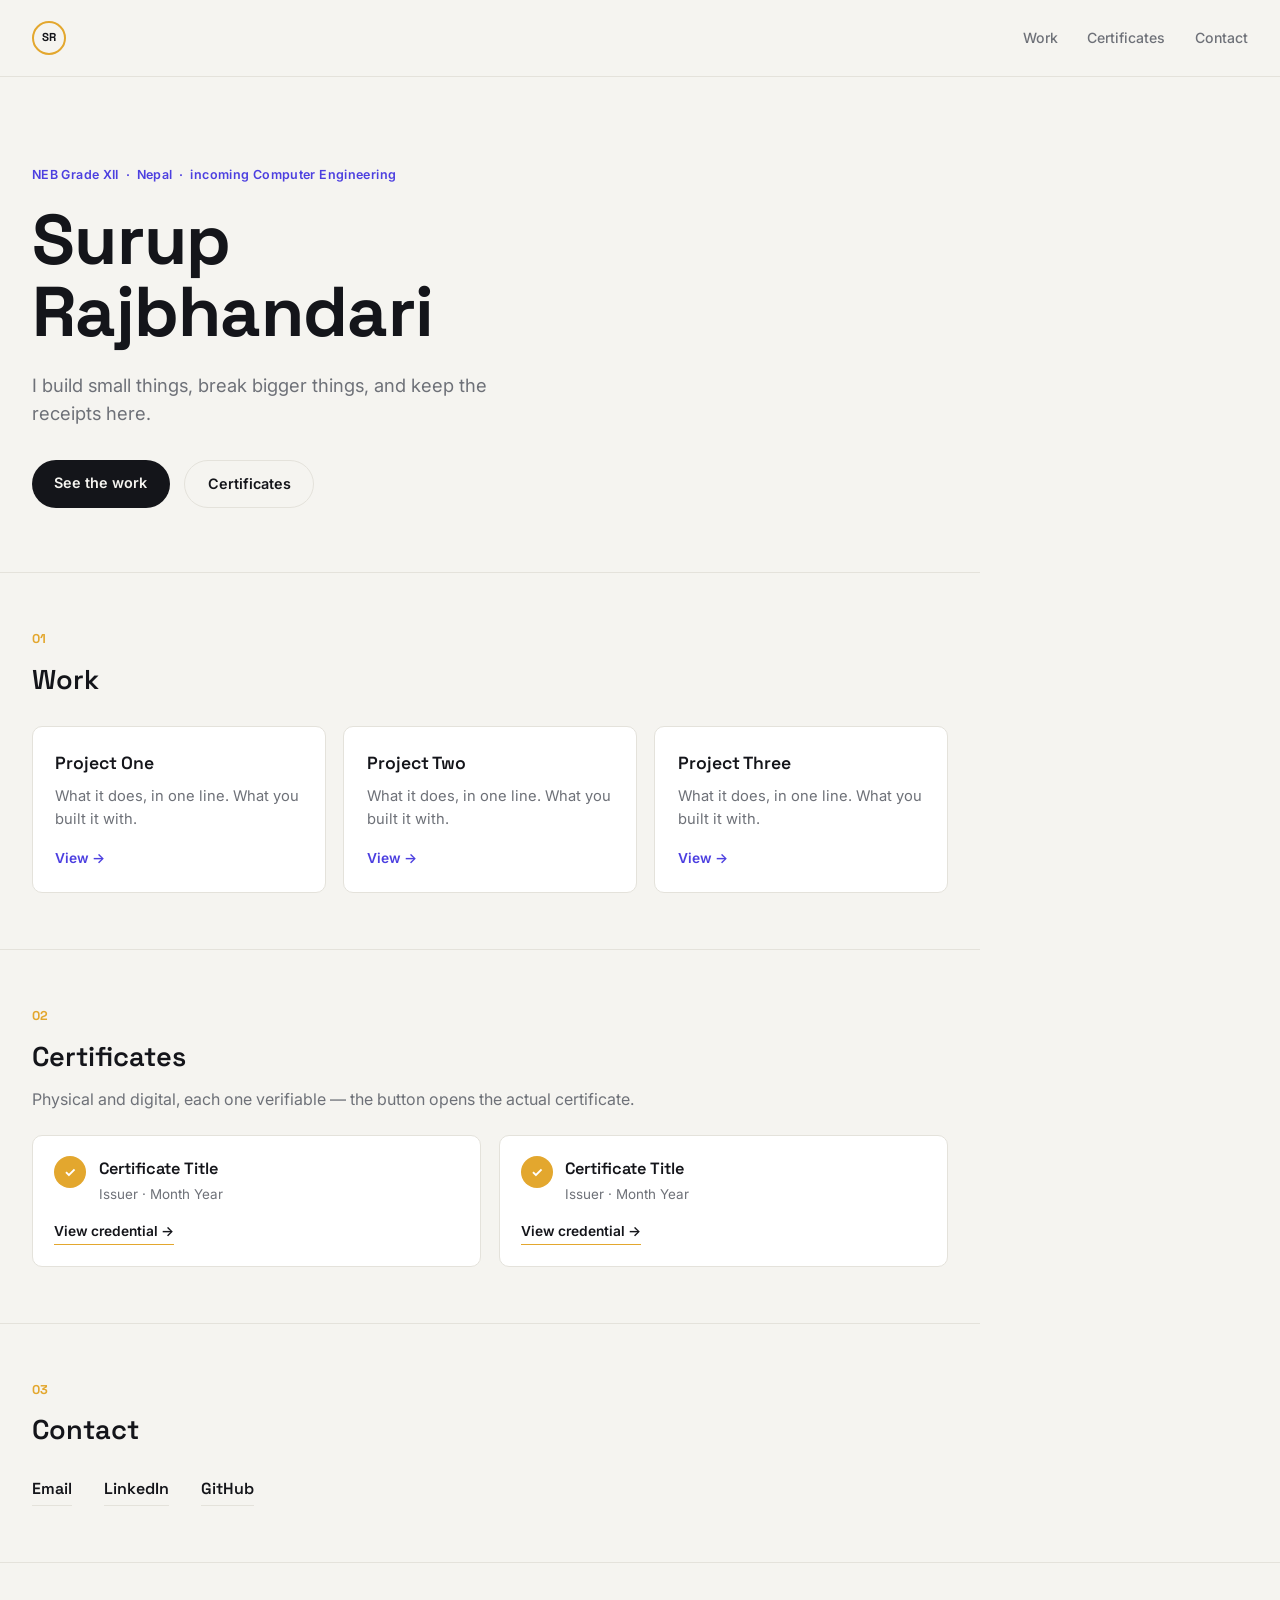
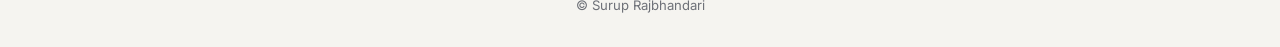
==== index.html @ 5a40e29f "Add files via upload" ====
<!DOCTYPE html>
<html lang="en">
<head>
<meta charset="UTF-8">
<meta name="viewport" content="width=device-width, initial-scale=1.0">
<title>Surup Rajbhandari</title>
<link rel="icon" href="assets/favicon.svg" type="image/svg+xml">
<link rel="preconnect" href="https://fonts.googleapis.com">
<link rel="preconnect" href="https://fonts.gstatic.com" crossorigin>
<link href="https://fonts.googleapis.com/css2?family=Space+Grotesk:wght@500;600;700&family=Inter:wght@400;500;600&display=swap" rel="stylesheet">
<link rel="stylesheet" href="style.css">
</head>
<body>

  <nav class="nav">
    <a href="#top" class="mark" aria-label="Home">
      <span class="mark-ring"></span>
      <span class="mark-text">SR</span>
    </a>
    <div class="nav-links">
      <a href="#work">Work</a>
      <a href="#certificates">Certificates</a>
      <a href="#contact">Contact</a>
    </div>
  </nav>

  <header id="top" class="hero">
    <p class="eyebrow">NEB Grade XII &nbsp;&middot;&nbsp; Nepal &nbsp;&middot;&nbsp; incoming Computer Engineering</p>
    <h1>Surup<br>Rajbhandari</h1>
    <p class="hero-line">I build small things, break bigger things, and keep the receipts here.</p>
    <div class="hero-actions">
      <a href="#work" class="btn btn-primary">See the work</a>
      <a href="#certificates" class="btn btn-ghost">Certificates</a>
    </div>
  </header>

  <section id="work" class="section">
    <p class="section-num">01</p>
    <h2>Work</h2>
    <div class="grid">
      <article class="card">
        <h3>Project One</h3>
        <p>What it does, in one line. What you built it with.</p>
        <a class="card-link" href="#">View &rarr;</a>
      </article>
      <article class="card">
        <h3>Project Two</h3>
        <p>What it does, in one line. What you built it with.</p>
        <a class="card-link" href="#">View &rarr;</a>
      </article>
      <article class="card">
        <h3>Project Three</h3>
        <p>What it does, in one line. What you built it with.</p>
        <a class="card-link" href="#">View &rarr;</a>
      </article>
    </div>
  </section>

  <section id="certificates" class="section">
    <p class="section-num">02</p>
    <h2>Certificates</h2>
    <p class="section-sub">Physical and digital, each one verifiable — the button opens the actual certificate.</p>
    <div class="grid">
      <article class="cert-card">
        <div class="cert-top">
          <span class="seal">&#10003;</span>
          <div>
            <h3>Certificate Title</h3>
            <p class="cert-meta">Issuer &middot; Month Year</p>
          </div>
        </div>
        <a class="cert-btn" href="certs/example-certificate.html">View credential &rarr;</a>
      </article>
      <article class="cert-card">
        <div class="cert-top">
          <span class="seal">&#10003;</span>
          <div>
            <h3>Certificate Title</h3>
            <p class="cert-meta">Issuer &middot; Month Year</p>
          </div>
        </div>
        <a class="cert-btn" href="certs/example-certificate.html">View credential &rarr;</a>
      </article>
    </div>
  </section>

  <section id="contact" class="section">
    <p class="section-num">03</p>
    <h2>Contact</h2>
    <div class="contact-links">
      <a href="mailto:you@example.com">Email</a>
      <a href="https://linkedin.com/in/your-profile" target="_blank">LinkedIn</a>
      <a href="https://github.com/your-username" target="_blank">GitHub</a>
    </div>
  </section>

  <footer class="footer">
    <p>&copy; <span id="year"></span> Surup Rajbhandari</p>
  </footer>

  <script src="script.js"></script>
</body>
</html>
---- style.css ----
:root {
  --paper: #F5F4F0;
  --ink: #14151A;
  --muted: #6E7178;
  --line: #E4E2DB;
  --violet: #4C3FE0;
  --gold: #E3A72E;
  --display: "Space Grotesk", "Helvetica Neue", sans-serif;
  --body: "Inter", "Helvetica Neue", Arial, sans-serif;
}

* { box-sizing: border-box; margin: 0; padding: 0; }

html { scroll-behavior: smooth; }

body {
  background: var(--paper);
  color: var(--ink);
  font-family: var(--body);
  line-height: 1.55;
}

a { color: inherit; text-decoration: none; }
a:focus-visible, button:focus-visible { outline: 2px solid var(--violet); outline-offset: 3px; }

/* Nav */
.nav {
  display: flex;
  justify-content: space-between;
  align-items: center;
  padding: 1.3rem 2rem;
  position: sticky;
  top: 0;
  background: rgba(245, 244, 240, 0.85);
  backdrop-filter: blur(6px);
  border-bottom: 1px solid var(--line);
  z-index: 10;
}

.mark {
  display: flex;
  align-items: center;
  gap: 0;
  position: relative;
}

.mark-ring {
  width: 34px;
  height: 34px;
  border-radius: 50%;
  border: 2px solid var(--gold);
  position: relative;
}

.mark-text {
  font-family: var(--display);
  font-weight: 700;
  font-size: 0.72rem;
  letter-spacing: 0.02em;
  color: var(--ink);
  position: absolute;
  left: 50%;
  top: 50%;
  transform: translate(-50%, -50%);
}

.nav-links a {
  margin-left: 1.6rem;
  font-size: 0.88rem;
  color: var(--muted);
  font-weight: 500;
}

.nav-links a:hover { color: var(--ink); }

/* Hero */
.hero {
  padding: 5.5rem 2rem 4rem;
  max-width: 760px;
}

.eyebrow {
  font-size: 0.78rem;
  color: var(--violet);
  font-weight: 600;
  letter-spacing: 0.03em;
  margin-bottom: 1.3rem;
}

.hero h1 {
  font-family: var(--display);
  font-weight: 700;
  font-size: clamp(2.6rem, 8vw, 4.4rem);
  line-height: 1.02;
  letter-spacing: -0.01em;
  margin-bottom: 1.4rem;
}

.hero-line {
  font-size: 1.15rem;
  color: var(--muted);
  max-width: 42ch;
  margin-bottom: 2rem;
}

.hero-actions { display: flex; gap: 0.9rem; flex-wrap: wrap; }

.btn {
  padding: 0.75rem 1.4rem;
  border-radius: 999px;
  font-size: 0.9rem;
  font-weight: 600;
  transition: transform 0.15s ease, opacity 0.15s ease;
}

.btn-primary { background: var(--ink); color: var(--paper); }
.btn-ghost { border: 1.5px solid var(--line); }

.btn:hover { transform: translateY(-1px); opacity: 0.92; }

/* Sections */
.section {
  padding: 3.5rem 2rem;
  max-width: 980px;
  border-top: 1px solid var(--line);
}

.section-num {
  font-family: var(--display);
  font-size: 0.8rem;
  color: var(--gold);
  font-weight: 700;
  margin-bottom: 0.6rem;
}

.section h2 {
  font-family: var(--display);
  font-weight: 600;
  font-size: 1.7rem;
  margin-bottom: 1.6rem;
}

.section-sub {
  color: var(--muted);
  margin-bottom: 1.4rem;
  margin-top: -1rem;
}

.grid {
  display: grid;
  grid-template-columns: repeat(auto-fit, minmax(230px, 1fr));
  gap: 1.1rem;
}

/* Project cards */
.card {
  border: 1px solid var(--line);
  padding: 1.4rem;
  border-radius: 10px;
  background: #fff;
  transition: border-color 0.2s ease, transform 0.15s ease;
}

.card:hover { border-color: var(--violet); transform: translateY(-2px); }

.card h3 {
  font-family: var(--display);
  font-weight: 600;
  font-size: 1.1rem;
  margin-bottom: 0.5rem;
}

.card p {
  color: var(--muted);
  font-size: 0.92rem;
  margin-bottom: 0.9rem;
}

.card-link {
  font-size: 0.86rem;
  color: var(--violet);
  font-weight: 600;
}

/* Certificate cards */
.cert-card {
  border: 1px solid var(--line);
  border-radius: 10px;
  padding: 1.3rem;
  background: #fff;
  display: flex;
  flex-direction: column;
  gap: 1rem;
}

.cert-top {
  display: flex;
  align-items: flex-start;
  gap: 0.8rem;
}

.seal {
  flex-shrink: 0;
  width: 32px;
  height: 32px;
  border-radius: 50%;
  background: var(--gold);
  color: #fff;
  display: flex;
  align-items: center;
  justify-content: center;
  font-size: 0.85rem;
  font-weight: 700;
}

.cert-top h3 {
  font-family: var(--display);
  font-weight: 600;
  font-size: 1.02rem;
}

.cert-meta {
  color: var(--muted);
  font-size: 0.84rem;
  margin-top: 0.15rem;
}

.cert-btn {
  align-self: flex-start;
  font-size: 0.86rem;
  font-weight: 600;
  color: var(--ink);
  border-bottom: 1.5px solid var(--gold);
  padding-bottom: 2px;
}

.cert-btn:hover { color: var(--violet); border-color: var(--violet); }

/* Contact */
.contact-links {
  display: flex;
  gap: 2rem;
  flex-wrap: wrap;
}

.contact-links a {
  font-family: var(--display);
  font-weight: 600;
  font-size: 1rem;
  border-bottom: 1.5px solid var(--line);
  padding-bottom: 3px;
}

.contact-links a:hover { border-color: var(--violet); color: var(--violet); }

/* Footer */
.footer {
  padding: 2rem;
  text-align: center;
  color: var(--muted);
  font-size: 0.82rem;
  border-top: 1px solid var(--line);
}

@media (prefers-reduced-motion: reduce) {
  * { transition: none !important; }
  html { scroll-behavior: auto; }
}
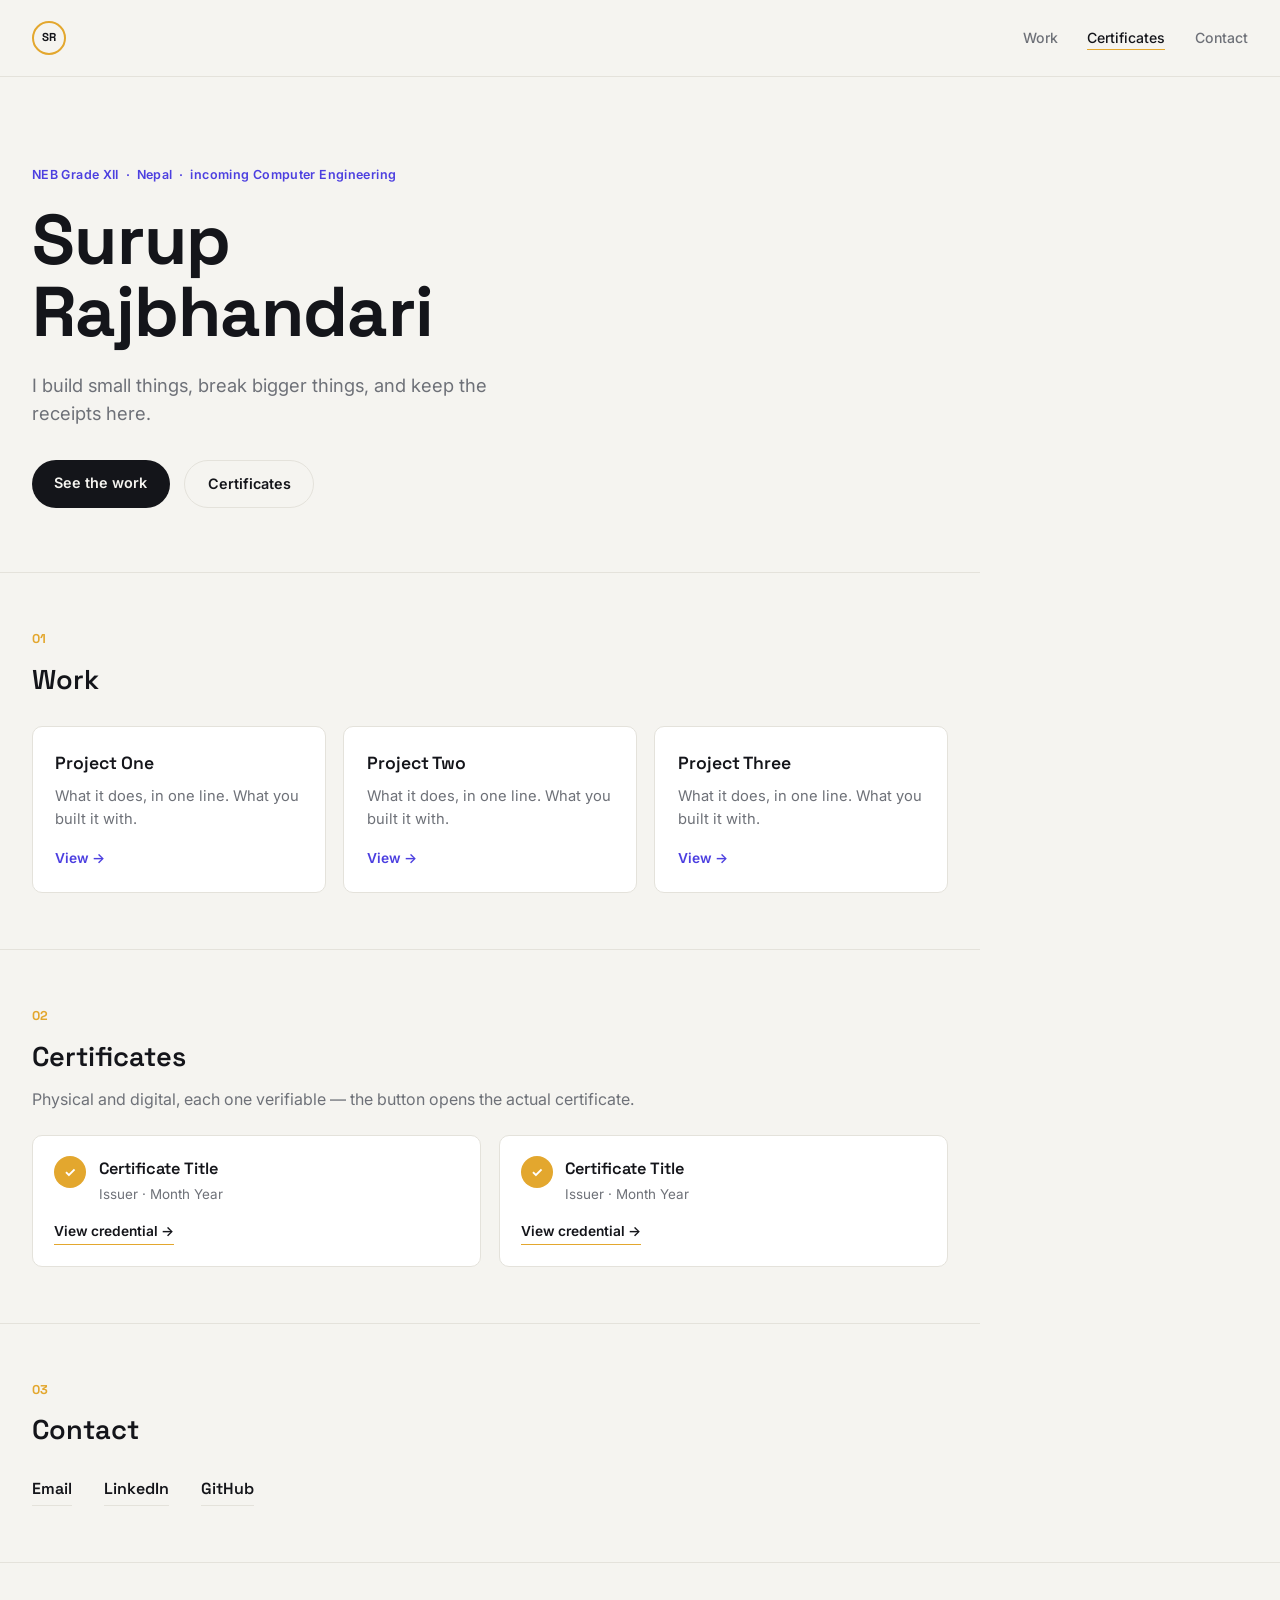
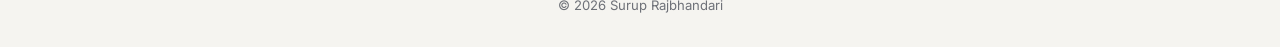
==== commit bcdcd728: "Add files via upload" ====
--- a/index.html
+++ b/index.html
@@ -4,6 +4,11 @@
 <meta charset="UTF-8">
 <meta name="viewport" content="width=device-width, initial-scale=1.0">
 <title>Surup Rajbhandari</title>
+<meta name="description" content="Surup Rajbhandari — NEB Grade XII student from Nepal, incoming Computer Engineering. Projects and verifiable certificates.">
+<meta name="theme-color" content="#F5F4F0">
+<meta property="og:title" content="Surup Rajbhandari">
+<meta property="og:description" content="Projects and verifiable certificates.">
+<meta property="og:type" content="website">
 <link rel="icon" href="assets/favicon.svg" type="image/svg+xml">
 <link rel="preconnect" href="https://fonts.googleapis.com">
 <link rel="preconnect" href="https://fonts.gstatic.com" crossorigin>
@@ -17,7 +22,10 @@
       <span class="mark-ring"></span>
       <span class="mark-text">SR</span>
     </a>
-    <div class="nav-links">
+    <button class="nav-toggle" id="navToggle" aria-label="Open menu" aria-expanded="false" aria-controls="navLinks">
+      <span></span><span></span><span></span>
+    </button>
+    <div class="nav-links" id="navLinks">
       <a href="#work">Work</a>
       <a href="#certificates">Certificates</a>
       <a href="#contact">Contact</a>
--- a/style.css
+++ b/style.css
@@ -69,9 +69,63 @@
   font-size: 0.88rem;
   color: var(--muted);
   font-weight: 500;
+  padding-bottom: 3px;
+  border-bottom: 1.5px solid transparent;
 }
 
 .nav-links a:hover { color: var(--ink); }
+.nav-links a.active { color: var(--ink); border-color: var(--gold); }
+
+/* Mobile nav toggle */
+.nav-toggle {
+  display: none;
+  flex-direction: column;
+  justify-content: center;
+  gap: 4px;
+  width: 34px;
+  height: 34px;
+  background: none;
+  border: none;
+  cursor: pointer;
+}
+
+.nav-toggle span {
+  display: block;
+  width: 20px;
+  height: 2px;
+  background: var(--ink);
+  transition: transform 0.2s ease, opacity 0.2s ease;
+}
+
+.nav-toggle[aria-expanded="true"] span:nth-child(1) { transform: translateY(6px) rotate(45deg); }
+.nav-toggle[aria-expanded="true"] span:nth-child(2) { opacity: 0; }
+.nav-toggle[aria-expanded="true"] span:nth-child(3) { transform: translateY(-6px) rotate(-45deg); }
+
+@media (max-width: 640px) {
+  .nav-toggle { display: flex; }
+
+  .nav-links {
+    position: absolute;
+    top: 100%;
+    left: 0;
+    right: 0;
+    background: var(--paper);
+    border-bottom: 1px solid var(--line);
+    flex-direction: column;
+    padding: 0.5rem 2rem 1.2rem;
+    display: none;
+  }
+
+  .nav-links.open { display: flex; }
+
+  .nav-links a {
+    margin-left: 0;
+    padding: 0.7rem 0;
+    border-bottom: 1px solid var(--line);
+  }
+
+  .nav-links a.active { border-color: var(--gold); }
+}
 
 /* Hero */
 .hero {
@@ -262,6 +316,48 @@
   border-top: 1px solid var(--line);
 }
 
+/* Certificate detail page */
+.cert-page { max-width: 680px; margin: 0 auto; padding: 4rem 2rem; }
+
+.back-link { display: inline-block; margin-bottom: 2rem; color: var(--muted); font-size: 0.88rem; }
+.back-link:hover { color: var(--violet); }
+
+.cert-info { display: flex; align-items: center; gap: 0.7rem; margin-bottom: 0.4rem; flex-wrap: wrap; }
+.cert-info h1 { font-family: var(--display); font-size: 1.5rem; font-weight: 600; }
+
+.cert-badge {
+  display: inline-block;
+  font-size: 0.7rem;
+  font-weight: 700;
+  letter-spacing: 0.03em;
+  text-transform: uppercase;
+  padding: 0.28rem 0.65rem;
+  border-radius: 999px;
+}
+.cert-badge.physical { background: rgba(227, 167, 46, 0.16); color: #8A6414; }
+.cert-badge.digital { background: rgba(76, 63, 224, 0.12); color: var(--violet); }
+
+.cert-frame {
+  border: 1px solid var(--line);
+  border-radius: 12px;
+  background: #fff;
+  padding: 1rem;
+  margin: 1.6rem 0;
+}
+.cert-frame img { width: 100%; display: block; border-radius: 6px; }
+.cert-frame iframe {
+  width: 100%;
+  height: 70vh;
+  min-height: 420px;
+  border: 0;
+  border-radius: 6px;
+  display: block;
+}
+
+.cert-desc { color: var(--muted); font-size: 0.92rem; margin-bottom: 1.8rem; }
+
+.cert-actions { display: flex; gap: 0.8rem; flex-wrap: wrap; }
+
 @media (prefers-reduced-motion: reduce) {
   * { transition: none !important; }
   html { scroll-behavior: auto; }
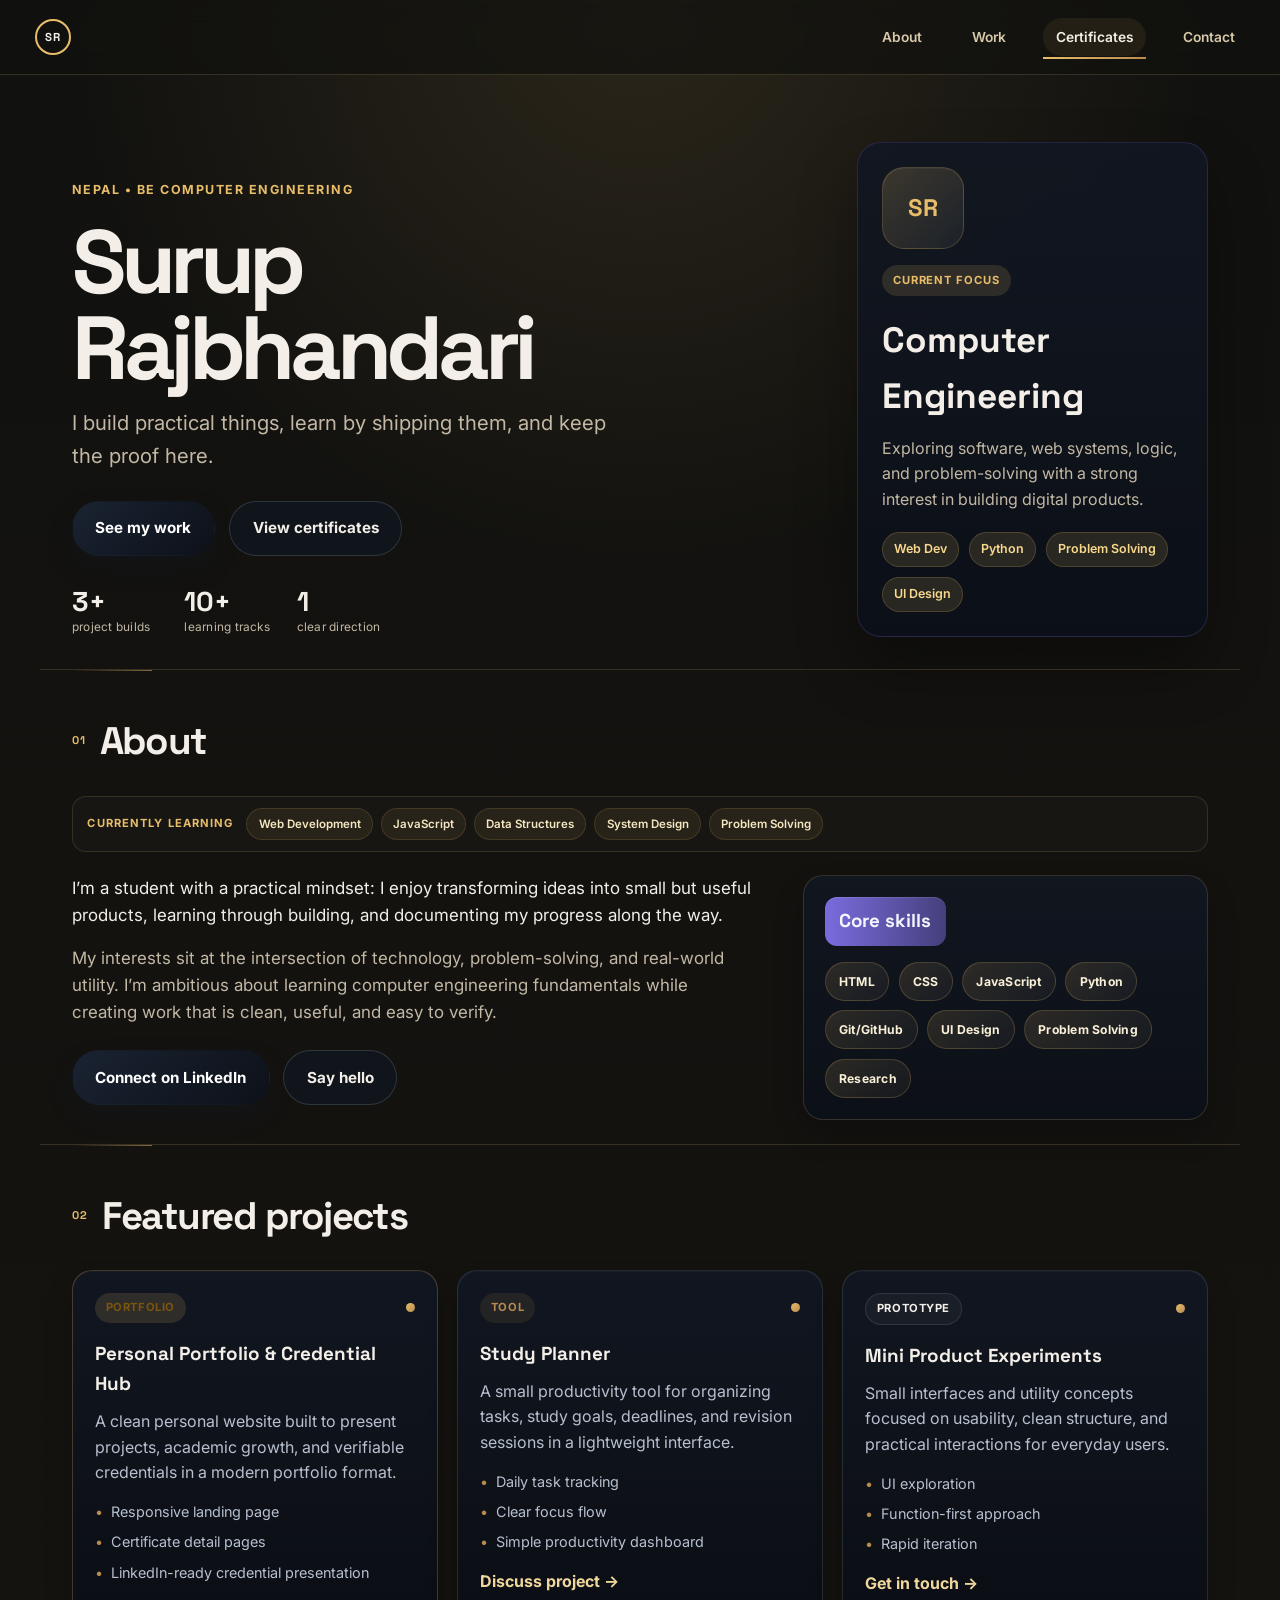
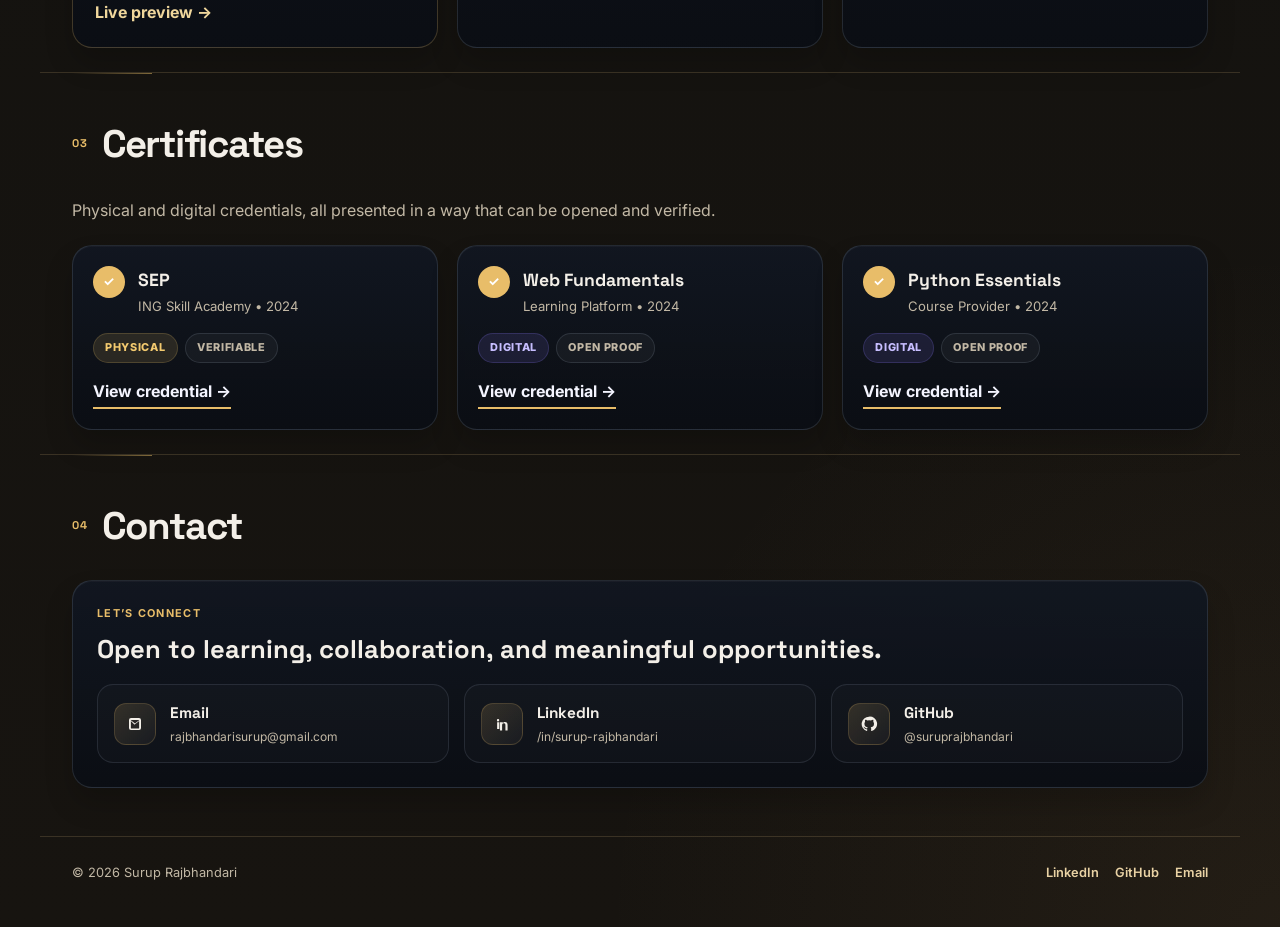
==== commit 9d0f57cb: "Revise index.html for improved portfolio layout Updated the structure and content of the index.html " ====
--- a/index.html
+++ b/index.html
@@ -1,31 +1,35 @@
 <!DOCTYPE html>
 <html lang="en">
 <head>
-<meta charset="UTF-8">
-<meta name="viewport" content="width=device-width, initial-scale=1.0">
-<title>Surup Rajbhandari</title>
-<meta name="description" content="Surup Rajbhandari — NEB Grade XII student from Nepal, incoming Computer Engineering. Projects and verifiable certificates.">
-<meta name="theme-color" content="#F5F4F0">
-<meta property="og:title" content="Surup Rajbhandari">
-<meta property="og:description" content="Projects and verifiable certificates.">
-<meta property="og:type" content="website">
-<link rel="icon" href="assets/favicon.svg" type="image/svg+xml">
-<link rel="preconnect" href="https://fonts.googleapis.com">
-<link rel="preconnect" href="https://fonts.gstatic.com" crossorigin>
-<link href="https://fonts.googleapis.com/css2?family=Space+Grotesk:wght@500;600;700&family=Inter:wght@400;500;600&display=swap" rel="stylesheet">
-<link rel="stylesheet" href="style.css">
+  <meta charset="UTF-8">
+  <meta name="viewport" content="width=device-width, initial-scale=1.0">
+  <title>Surup Rajbhandari | Computer Engineering Student</title>
+  <meta name="description" content="Surup Rajbhandari is a Nepal-based student pursuing Computer Engineering, building practical projects and documenting verifiable certificates.">
+  <meta name="theme-color" content="#f3efe8">
+  <meta property="og:title" content="Surup Rajbhandari">
+  <meta property="og:description" content="Projects, certificates, and a clean portfolio for future opportunities.">
+  <meta property="og:type" content="website">
+  <link rel="icon" href="assets/favicon.svg" type="image/svg+xml">
+  <link rel="preconnect" href="https://fonts.googleapis.com">
+  <link rel="preconnect" href="https://fonts.gstatic.com" crossorigin>
+  <link href="https://fonts.googleapis.com/css2?family=Space+Grotesk:wght@500;600;700&family=Inter:wght@400;500;600;700&display=swap" rel="stylesheet">
+  <link rel="stylesheet" href="style.css">
 </head>
 <body>
-
   <nav class="nav">
-    <a href="#top" class="mark" aria-label="Home">
+    <a href="#top" class="mark" aria-label="Go to home section">
       <span class="mark-ring"></span>
       <span class="mark-text">SR</span>
     </a>
+
     <button class="nav-toggle" id="navToggle" aria-label="Open menu" aria-expanded="false" aria-controls="navLinks">
-      <span></span><span></span><span></span>
+      <span></span>
+      <span></span>
+      <span></span>
     </button>
+
     <div class="nav-links" id="navLinks">
+      <a href="#about">About</a>
       <a href="#work">Work</a>
       <a href="#certificates">Certificates</a>
       <a href="#contact">Contact</a>
@@ -33,77 +37,251 @@
   </nav>
 
   <header id="top" class="hero">
-    <p class="eyebrow">NEB Grade XII &nbsp;&middot;&nbsp; Nepal &nbsp;&middot;&nbsp; incoming Computer Engineering</p>
-    <h1>Surup<br>Rajbhandari</h1>
-    <p class="hero-line">I build small things, break bigger things, and keep the receipts here.</p>
-    <div class="hero-actions">
-      <a href="#work" class="btn btn-primary">See the work</a>
-      <a href="#certificates" class="btn btn-ghost">Certificates</a>
+    <div class="hero-inner">
+      <div class="hero-copy">
+        <p class="eyebrow">Nepal • BE Computer Engineering</p>
+        <h1>Surup<br>Rajbhandari</h1>
+        <p class="hero-line">I build practical things, learn by shipping them, and keep the proof here.</p>
+
+        <div class="hero-actions">
+          <a href="#work" class="btn btn-primary">See my work</a>
+          <a href="#certificates" class="btn btn-ghost">View certificates</a>
+        </div>
+
+        <ul class="mini-stats" aria-label="Quick profile stats">
+          <li><strong>3+</strong><span>project builds</span></li>
+          <li><strong>10+</strong><span>learning tracks</span></li>
+          <li><strong>1</strong><span>clear direction</span></li>
+        </ul>
+      </div>
+
+      <aside class="profile-panel" aria-label="Profile summary">
+        <div class="profile-photo-block">
+          <div class="profile-photo">SR</div>
+        </div>
+        <div class="panel-tag">Current focus</div>
+        <h2>Computer Engineering</h2>
+        <p>Exploring software, web systems, logic, and problem-solving with a strong interest in building digital products.</p>
+        <div class="panel-list">
+          <span>Web Dev</span>
+          <span>Python</span>
+          <span>Problem Solving</span>
+          <span>UI Design</span>
+        </div>
+      </aside>
     </div>
   </header>
 
-  <section id="work" class="section">
-    <p class="section-num">01</p>
-    <h2>Work</h2>
-    <div class="grid">
-      <article class="card">
-        <h3>Project One</h3>
-        <p>What it does, in one line. What you built it with.</p>
-        <a class="card-link" href="#">View &rarr;</a>
-      </article>
-      <article class="card">
-        <h3>Project Two</h3>
-        <p>What it does, in one line. What you built it with.</p>
-        <a class="card-link" href="#">View &rarr;</a>
-      </article>
-      <article class="card">
-        <h3>Project Three</h3>
-        <p>What it does, in one line. What you built it with.</p>
-        <a class="card-link" href="#">View &rarr;</a>
-      </article>
+  <main>
+    <section id="about" class="section">
+      <div class="section-heading">
+        <p class="section-num">01</p>
+        <h2>About</h2>
+      </div>
+
+      <div class="learning-strip" aria-label="Currently learning">
+        <span class="learning-label">Currently learning</span>
+        <div class="learning-items">
+          <span>Web Development</span>
+          <span>JavaScript</span>
+          <span>Data Structures</span>
+          <span>System Design</span>
+          <span>Problem Solving</span>
+        </div>
+      </div>
+
+      <div class="about-grid">
+        <div>
+          <p class="lead">I’m a student with a practical mindset: I enjoy transforming ideas into small but useful products, learning through building, and documenting my progress along the way.</p>
+          <p class="lead muted">My interests sit at the intersection of technology, problem-solving, and real-world utility. I’m ambitious about learning computer engineering fundamentals while creating work that is clean, useful, and easy to verify.</p>
+
+          <div class="about-actions">
+            <a class="btn btn-primary" href="https://www.linkedin.com/in/surup-rajbhandari" target="_blank" rel="noreferrer">Connect on LinkedIn</a>
+            <a class="btn btn-ghost" href="#contact">Say hello</a>
+          </div>
+        </div>
+
+        <div class="skill-box">
+          <h3>Core skills</h3>
+          <div class="chip-group">
+            <span>HTML</span>
+            <span>CSS</span>
+            <span>JavaScript</span>
+            <span>Python</span>
+            <span>Git/GitHub</span>
+            <span>UI Design</span>
+            <span>Problem Solving</span>
+            <span>Research</span>
+          </div>
+        </div>
+      </div>
+    </section>
+
+    <section id="work" class="section">
+      <div class="section-heading">
+        <p class="section-num">02</p>
+        <h2>Featured projects</h2>
+      </div>
+
+      <div class="grid project-grid">
+        <article class="card project-card featured">
+          <div class="card-topline">
+            <span class="pill">Portfolio</span>
+            <span class="dot"></span>
+          </div>
+          <h3>Personal Portfolio & Credential Hub</h3>
+          <p>A clean personal website built to present projects, academic growth, and verifiable credentials in a modern portfolio format.</p>
+          <ul>
+            <li>Responsive landing page</li>
+            <li>Certificate detail pages</li>
+            <li>LinkedIn-ready credential presentation</li>
+          </ul>
+          <a class="card-link" href="#top">Live preview &rarr;</a>
+        </article>
+
+        <article class="card project-card">
+          <div class="card-topline">
+            <span class="pill accent">Tool</span>
+            <span class="dot"></span>
+          </div>
+          <h3>Study Planner</h3>
+          <p>A small productivity tool for organizing tasks, study goals, deadlines, and revision sessions in a lightweight interface.</p>
+          <ul>
+            <li>Daily task tracking</li>
+            <li>Clear focus flow</li>
+            <li>Simple productivity dashboard</li>
+          </ul>
+          <a class="card-link" href="#contact">Discuss project &rarr;</a>
+        </article>
+
+        <article class="card project-card">
+          <div class="card-topline">
+            <span class="pill subtle">Prototype</span>
+            <span class="dot"></span>
+          </div>
+          <h3>Mini Product Experiments</h3>
+          <p>Small interfaces and utility concepts focused on usability, clean structure, and practical interactions for everyday users.</p>
+          <ul>
+            <li>UI exploration</li>
+            <li>Function-first approach</li>
+            <li>Rapid iteration</li>
+          </ul>
+          <a class="card-link" href="#contact">Get in touch &rarr;</a>
+        </article>
+      </div>
+    </section>
+
+    <section id="certificates" class="section">
+      <div class="section-heading">
+        <p class="section-num">03</p>
+        <h2>Certificates</h2>
+      </div>
+      <p class="section-sub">Physical and digital credentials, all presented in a way that can be opened and verified.</p>
+
+      <div class="grid cert-grid">
+        <article class="cert-card">
+          <div class="cert-top">
+            <span class="seal">✓</span>
+            <div>
+              <h3>SEP</h3>
+              <p class="cert-meta">ING Skill Academy • 2024</p>
+            </div>
+          </div>
+          <div class="cert-badges">
+            <span class="cert-badge physical">Physical</span>
+            <span class="cert-badge detail">Verifiable</span>
+          </div>
+          <a class="cert-btn" href="certs/certificate-template.html">View credential &rarr;</a>
+        </article>
+
+        <article class="cert-card">
+          <div class="cert-top">
+            <span class="seal">✓</span>
+            <div>
+              <h3>Web Fundamentals</h3>
+              <p class="cert-meta">Learning Platform • 2024</p>
+            </div>
+          </div>
+          <div class="cert-badges">
+            <span class="cert-badge digital">Digital</span>
+            <span class="cert-badge detail">Open proof</span>
+          </div>
+          <a class="cert-btn" href="certs/certificate-template.html">View credential &rarr;</a>
+        </article>
+
+        <article class="cert-card">
+          <div class="cert-top">
+            <span class="seal">✓</span>
+            <div>
+              <h3>Python Essentials</h3>
+              <p class="cert-meta">Course Provider • 2024</p>
+            </div>
+          </div>
+          <div class="cert-badges">
+            <span class="cert-badge digital">Digital</span>
+            <span class="cert-badge detail">Open proof</span>
+          </div>
+          <a class="cert-btn" href="certs/certificate-template.html">View credential &rarr;</a>
+        </article>
+      </div>
+    </section>
+
+    <section id="contact" class="section contact-section">
+      <div class="section-heading">
+        <p class="section-num">04</p>
+        <h2>Contact</h2>
+      </div>
+
+      <div class="contact-card">
+        <div class="contact-header">
+          <p class="contact-kicker">Let’s connect</p>
+          <h3>Open to learning, collaboration, and meaningful opportunities.</h3>
+        </div>
+
+        <div class="contact-links">
+          <a class="contact-link" href="mailto:rajbhandarisurup@gmail.com" aria-label="Email Surup Rajbhandari">
+            <span class="contact-icon" aria-hidden="true">
+              <svg viewBox="0 0 24 24" role="img" aria-hidden="true"><path d="M4 6.75A2.75 2.75 0 0 1 6.75 4h10.5A2.75 2.75 0 0 1 20 6.75v10.5A2.75 2.75 0 0 1 17.25 20H6.75A2.75 2.75 0 0 1 4 17.25V6.75Zm2.1-.25 5.9 4.72 5.9-4.72H6.1Zm11.4 1.56-5.48 4.38a1 1 0 0 1-1.24 0L6.5 8.06v9.19c0 .41.34.75.75.75h9.5c.41 0 .75-.34.75-.75V8.06Z"/></svg>
+            </span>
+            <span class="contact-copy">
+              <strong>Email</strong>
+              <small>rajbhandarisurup@gmail.com</small>
+            </span>
+          </a>
+
+          <a class="contact-link" href="https://www.linkedin.com/in/surup-rajbhandari" target="_blank" rel="noreferrer" aria-label="View LinkedIn profile">
+            <span class="contact-icon" aria-hidden="true">
+              <svg viewBox="0 0 24 24" role="img" aria-hidden="true"><path d="M6.94 8.5A1.56 1.56 0 1 1 6.94 5.4a1.56 1.56 0 0 1 0 3.1ZM5.5 9.78h2.9v8.72H5.5V9.78Zm4.88 0h2.77v1.18h.04c.39-.73 1.34-1.5 2.76-1.5 2.95 0 3.5 1.94 3.5 4.46v6.58h-2.9v-6.16c0-1.46-.03-3.35-2.04-3.35-2.05 0-2.36 1.6-2.36 3.25v6.26h-2.9V9.78Z"/></svg>
+            </span>
+            <span class="contact-copy">
+              <strong>LinkedIn</strong>
+              <small>/in/surup-rajbhandari</small>
+            </span>
+          </a>
+
+          <a class="contact-link" href="https://github.com/suruprajbhandari" target="_blank" rel="noreferrer" aria-label="View GitHub profile">
+            <span class="contact-icon" aria-hidden="true">
+              <svg viewBox="0 0 24 24" role="img" aria-hidden="true"><path d="M12 2.2a9.8 9.8 0 0 0-3.1 19.1c.5.1.7-.2.7-.5v-1.8c-2.8.6-3.4-1.2-3.4-1.2-.5-1.2-1.2-1.5-1.2-1.5-.9-.6.1-.6.1-.6 1 .1 1.6 1.1 1.6 1.1.9 1.5 2.4 1.1 3 .9.1-.7.4-1.1.7-1.3-2.2-.2-4.5-1.1-4.5-4.8 0-1.1.4-2 .9-2.7-.1-.3-.4-1.3.1-2.7 0 0 .8-.3 2.8 1a9.4 9.4 0 0 1 5.1 0c2-1.3 2.8-1 2.8-1 .5 1.4.2 2.4.1 2.7.6.7 1 1.6 1 2.7 0 3.7-2.3 4.6-4.5 4.8.4.3.7.9.7 1.8v2.7c0 .3.2.6.7.5A9.8 9.8 0 0 0 12 2.2Z"/></svg>
+            </span>
+            <span class="contact-copy">
+              <strong>GitHub</strong>
+              <small>@suruprajbhandari</small>
+            </span>
+          </a>
+        </div>
+      </div>
+    </section>
+  </main>
+
+  <footer class="footer">
+    <div class="footer-inner">
+      <p>&copy; <span id="year"></span> Surup Rajbhandari</p>
+      <div class="footer-socials">
+        <a href="https://www.linkedin.com/in/surup-rajbhandari" target="_blank" rel="noreferrer">LinkedIn</a>
+        <a href="https://github.com/suruprajbhandari" target="_blank" rel="noreferrer">GitHub</a>
+        <a href="mailto:rajbhandarisurup@gmail.com">Email</a>
+      </div>
     </div>
-  </section>
-
-  <section id="certificates" class="section">
-    <p class="section-num">02</p>
-    <h2>Certificates</h2>
-    <p class="section-sub">Physical and digital, each one verifiable — the button opens the actual certificate.</p>
-    <div class="grid">
-      <article class="cert-card">
-        <div class="cert-top">
-          <span class="seal">&#10003;</span>
-          <div>
-            <h3>Certificate Title</h3>
-            <p class="cert-meta">Issuer &middot; Month Year</p>
-          </div>
-        </div>
-        <a class="cert-btn" href="certs/example-certificate.html">View credential &rarr;</a>
-      </article>
-      <article class="cert-card">
-        <div class="cert-top">
-          <span class="seal">&#10003;</span>
-          <div>
-            <h3>Certificate Title</h3>
-            <p class="cert-meta">Issuer &middot; Month Year</p>
-          </div>
-        </div>
-        <a class="cert-btn" href="certs/example-certificate.html">View credential &rarr;</a>
-      </article>
-    </div>
-  </section>
-
-  <section id="contact" class="section">
-    <p class="section-num">03</p>
-    <h2>Contact</h2>
-    <div class="contact-links">
-      <a href="mailto:you@example.com">Email</a>
-      <a href="https://linkedin.com/in/your-profile" target="_blank">LinkedIn</a>
-      <a href="https://github.com/your-username" target="_blank">GitHub</a>
-    </div>
-  </section>
-
-  <footer class="footer">
-    <p>&copy; <span id="year"></span> Surup Rajbhandari</p>
   </footer>
 
   <script src="script.js"></script>
--- a/style.css
+++ b/style.css
@@ -1,99 +1,140 @@
 :root {
-  --paper: #F5F4F0;
-  --ink: #14151A;
-  --muted: #6E7178;
-  --line: #E4E2DB;
-  --violet: #4C3FE0;
-  --gold: #E3A72E;
-  --display: "Space Grotesk", "Helvetica Neue", sans-serif;
-  --body: "Inter", "Helvetica Neue", Arial, sans-serif;
+  --paper: #11110f;
+  --paper-strong: #1a1713;
+  --panel: rgba(27, 22, 17, 0.82);
+  --ink: #f3efe8;
+  --muted: #c2b8a5;
+  --line: rgba(197, 169, 117, 0.2);
+  --violet: #b78b50;
+  --violet-soft: rgba(183, 139, 80, 0.12);
+  --gold: #e8bd69;
+  --gold-soft: rgba(232, 189, 105, 0.14);
+  --display: "Space Grotesk", "Segoe UI", sans-serif;
+  --body: "Inter", "Segoe UI", sans-serif;
+  --shadow: 0 30px 60px rgba(0, 0, 0, 0.32);
+  --glow: 0 0 0 1px rgba(232, 189, 105, 0.18), 0 18px 40px rgba(16, 12, 8, 0.42);
 }
 
 * { box-sizing: border-box; margin: 0; padding: 0; }
 
-html { scroll-behavior: smooth; }
+html {
+  scroll-behavior: smooth;
+}
 
 body {
-  background: var(--paper);
+  background:
+    radial-gradient(circle at top, rgba(232, 189, 105, 0.12), transparent 22%),
+    radial-gradient(circle at bottom right, rgba(183, 139, 80, 0.08), transparent 24%),
+    linear-gradient(180deg, var(--paper) 0%, #171410 100%);
   color: var(--ink);
   font-family: var(--body);
-  line-height: 1.55;
+  line-height: 1.6;
 }
 
 a { color: inherit; text-decoration: none; }
-a:focus-visible, button:focus-visible { outline: 2px solid var(--violet); outline-offset: 3px; }
-
-/* Nav */
+
+a:focus-visible, button:focus-visible {
+  outline: 2px solid var(--violet);
+  outline-offset: 3px;
+}
+
+img { max-width: 100%; display: block; }
+
+/* Navigation */
 .nav {
-  display: flex;
-  justify-content: space-between;
-  align-items: center;
-  padding: 1.3rem 2rem;
   position: sticky;
   top: 0;
-  background: rgba(245, 244, 240, 0.85);
-  backdrop-filter: blur(6px);
+  z-index: 20;
+  display: flex;
+  align-items: center;
+  justify-content: space-between;
+  padding: 1rem 2rem;
+  background: rgba(17, 17, 15, 0.72);
+  backdrop-filter: blur(12px);
   border-bottom: 1px solid var(--line);
-  z-index: 10;
 }
 
 .mark {
-  display: flex;
-  align-items: center;
-  gap: 0;
   position: relative;
+  display: grid;
+  place-items: center;
+  width: 42px;
+  height: 42px;
 }
 
 .mark-ring {
-  width: 34px;
-  height: 34px;
+  width: 36px;
+  height: 36px;
+  border: 2px solid var(--gold);
   border-radius: 50%;
-  border: 2px solid var(--gold);
+  display: block;
+}
+
+.mark-text {
+  position: absolute;
+  font-family: var(--display);
+  font-size: 0.72rem;
+  font-weight: 700;
+  letter-spacing: 0.08em;
+}
+
+.nav-links {
+  display: flex;
+  align-items: center;
+  gap: 1.5rem;
+}
+
+.nav-links a {
   position: relative;
-}
-
-.mark-text {
-  font-family: var(--display);
-  font-weight: 700;
-  font-size: 0.72rem;
-  letter-spacing: 0.02em;
+  color: #d8c9aa;
+  font-size: 0.86rem;
+  font-weight: 600;
+  padding: 0.5rem 0.8rem;
+  border-radius: 999px;
+  transition: background 0.18s ease, color 0.18s ease;
+}
+
+.nav-links a::after {
+  content: "";
+  position: absolute;
+  left: 0;
+  bottom: -0.2rem;
+  width: 100%;
+  height: 2px;
+  background: linear-gradient(90deg, var(--gold), var(--violet));
+  transform: scaleX(0);
+  transform-origin: left;
+  transition: transform 0.2s ease;
+}
+
+.nav-links a:hover,
+.nav-links a.active {
   color: var(--ink);
-  position: absolute;
-  left: 50%;
-  top: 50%;
-  transform: translate(-50%, -50%);
-}
-
-.nav-links a {
-  margin-left: 1.6rem;
-  font-size: 0.88rem;
-  color: var(--muted);
-  font-weight: 500;
-  padding-bottom: 3px;
-  border-bottom: 1.5px solid transparent;
-}
-
-.nav-links a:hover { color: var(--ink); }
-.nav-links a.active { color: var(--ink); border-color: var(--gold); }
-
-/* Mobile nav toggle */
+  background: rgba(232, 189, 105, 0.08);
+}
+
+.nav-links a:hover::after,
+.nav-links a.active::after {
+  transform: scaleX(1);
+}
+
 .nav-toggle {
   display: none;
-  flex-direction: column;
-  justify-content: center;
-  gap: 4px;
-  width: 34px;
-  height: 34px;
-  background: none;
-  border: none;
+  background: rgba(232, 189, 105, 0.08);
+  border: 1px solid rgba(232, 189, 105, 0.2);
   cursor: pointer;
+  width: 42px;
+  height: 42px;
+  border-radius: 12px;
+  box-shadow: inset 0 1px 0 rgba(255,255,255,0.04);
 }
 
 .nav-toggle span {
   display: block;
-  width: 20px;
+  width: 18px;
   height: 2px;
   background: var(--ink);
+  margin: 4px auto;
   transition: transform 0.2s ease, opacity 0.2s ease;
 }
 
@@ -101,147 +142,470 @@
 .nav-toggle[aria-expanded="true"] span:nth-child(2) { opacity: 0; }
 .nav-toggle[aria-expanded="true"] span:nth-child(3) { transform: translateY(-6px) rotate(-45deg); }
 
-@media (max-width: 640px) {
-  .nav-toggle { display: flex; }
+@media (max-width: 760px) {
+  .nav {
+    padding: 0.9rem 1.2rem;
+  }
+
+  .nav-toggle { display: block; }
 
   .nav-links {
     position: absolute;
-    top: 100%;
     left: 0;
     right: 0;
-    background: var(--paper);
+    top: 100%;
+    display: none;
+    flex-direction: column;
+    align-items: flex-start;
+    gap: 0.25rem;
+    padding: 1rem 1.2rem 1.3rem;
+    background: rgba(11, 13, 18, 0.96);
     border-bottom: 1px solid var(--line);
-    flex-direction: column;
-    padding: 0.5rem 2rem 1.2rem;
-    display: none;
+    backdrop-filter: blur(18px);
+    box-shadow: 0 20px 30px rgba(0,0,0,0.18);
   }
 
   .nav-links.open { display: flex; }
 
   .nav-links a {
-    margin-left: 0;
-    padding: 0.7rem 0;
-    border-bottom: 1px solid var(--line);
-  }
-
-  .nav-links a.active { border-color: var(--gold); }
+    width: 100%;
+    padding: 0.72rem 0.1rem;
+    border-bottom: 1px solid rgba(148, 164, 184, 0.12);
+    color: #edf1f7;
+  }
+
+  .nav-links a.active,
+  .nav-links a:hover {
+    color: var(--gold);
+  }
+}
+
+main,
+.hero,
+.footer {
+  max-width: 1200px;
+  margin: 0 auto;
 }
 
 /* Hero */
 .hero {
-  padding: 5.5rem 2rem 4rem;
-  max-width: 760px;
+  padding: 4.2rem 2rem 2rem;
+}
+
+.hero-inner {
+  display: grid;
+  grid-template-columns: minmax(0, 1.5fr) minmax(260px, 0.7fr);
+  gap: 2rem;
+  align-items: end;
 }
 
 .eyebrow {
+  margin-bottom: 1.2rem;
+  color: var(--gold);
   font-size: 0.78rem;
-  color: var(--violet);
+  letter-spacing: 0.12em;
+  text-transform: uppercase;
+  font-weight: 700;
+}
+
+.hero h1 {
+  font-family: var(--display);
+  font-size: clamp(3rem, 7vw, 6rem);
+  line-height: 0.96;
+  letter-spacing: -0.06em;
+  margin-bottom: 1rem;
+}
+
+.hero-line {
+  max-width: 34rem;
+  color: var(--muted);
+  font-size: clamp(1.08rem, 2vw, 1.28rem);
+  margin-bottom: 1.8rem;
+}
+
+.hero-actions {
+  display: flex;
+  flex-wrap: wrap;
+  gap: 0.9rem;
+  margin-bottom: 2rem;
+}
+
+.btn {
+  display: inline-flex;
+  align-items: center;
+  justify-content: center;
+  padding: 0.88rem 1.4rem;
+  border-radius: 999px;
+  font-size: 0.95rem;
+  font-weight: 700;
+  border: 1px solid transparent;
+  transition: transform 0.15s ease, opacity 0.15s ease, border-color 0.15s ease;
+}
+
+.btn:hover {
+  transform: translateY(-1px);
+  opacity: 0.95;
+}
+
+.btn-primary {
+  background: linear-gradient(135deg, #1a2332, #0d1119);
+  color: #fff;
+  box-shadow: 0 12px 22px rgba(21, 24, 33, 0.38);
+}
+
+.btn-ghost {
+  background: rgba(17, 23, 34, 0.7);
+  border-color: rgba(148, 164, 184, 0.22);
+  color: var(--ink);
+}
+
+.mini-stats {
+  list-style: none;
+  display: flex;
+  flex-wrap: wrap;
+  gap: 1.4rem;
+}
+
+.mini-stats li {
+  display: flex;
+  flex-direction: column;
+  gap: 0.2rem;
+  min-width: 90px;
+}
+
+.mini-stats strong {
+  font-family: var(--display);
+  font-size: 1.7rem;
+  line-height: 1;
+}
+
+.mini-stats span {
+  font-size: 0.74rem;
+  color: var(--muted);
+  letter-spacing: 0.02em;
+}
+
+.profile-panel {
+  background: linear-gradient(180deg, rgba(17, 23, 34, 0.9), rgba(12, 16, 24, 0.96));
+  border: 1px solid var(--line);
+  border-radius: 24px;
+  box-shadow: var(--shadow);
+  padding: 1.5rem;
+  border: 1px solid rgba(141, 123, 255, 0.18);
+}
+
+.panel-tag {
+  display: inline-flex;
+  border-radius: 999px;
+  background: var(--gold-soft);
+  color: var(--gold);
+  font-size: 0.7rem;
+  letter-spacing: 0.08em;
+  text-transform: uppercase;
+  font-weight: 700;
+  padding: 0.4rem 0.7rem;
+  margin-bottom: 1rem;
+}
+
+.profile-panel h2 {
+  font-family: var(--display);
+  font-size: clamp(1.5rem, 3vw, 2.2rem);
+  margin-bottom: 0.7rem;
+}
+
+.profile-panel p {
+  color: var(--muted);
+  margin-bottom: 1.2rem;
+}
+
+.panel-list {
+  display: flex;
+  flex-wrap: wrap;
+  gap: 0.6rem;
+}
+
+.profile-photo-block {
+  margin-bottom: 1rem;
+}
+
+.profile-photo {
+  width: 82px;
+  height: 82px;
+  border-radius: 22px;
+  display: grid;
+  place-items: center;
+  background: linear-gradient(135deg, rgba(232, 189, 105, 0.2), rgba(255, 255, 255, 0.05));
+  border: 1px solid rgba(232, 189, 105, 0.2);
+  font-family: var(--display);
+  font-size: 1.5rem;
+  font-weight: 700;
+  color: var(--gold);
+  box-shadow: inset 0 1px 0 rgba(255,255,255,0.04);
+}
+
+.panel-list span {
+  display: inline-block;
+  background: rgba(244, 200, 106, 0.12);
+  border: 1px solid rgba(244, 200, 106, 0.18);
+  color: #f8d88c;
+  border-radius: 999px;
+  padding: 0.42rem 0.7rem;
+  font-size: 0.78rem;
   font-weight: 600;
-  letter-spacing: 0.03em;
-  margin-bottom: 1.3rem;
-}
-
-.hero h1 {
-  font-family: var(--display);
-  font-weight: 700;
-  font-size: clamp(2.6rem, 8vw, 4.4rem);
-  line-height: 1.02;
-  letter-spacing: -0.01em;
-  margin-bottom: 1.4rem;
-}
-
-.hero-line {
-  font-size: 1.15rem;
-  color: var(--muted);
-  max-width: 42ch;
-  margin-bottom: 2rem;
-}
-
-.hero-actions { display: flex; gap: 0.9rem; flex-wrap: wrap; }
-
-.btn {
-  padding: 0.75rem 1.4rem;
+}
+
+/* Shared section styles */
+.section {
+  padding: 2.5rem 2rem 1.5rem;
+  border-top: 1px solid var(--line);
+  position: relative;
+}
+
+.section::before {
+  content: "";
+  position: absolute;
+  inset: 0 auto auto 2rem;
+  width: 80px;
+  height: 1px;
+  background: linear-gradient(90deg, rgba(244, 200, 106, 0), rgba(244, 200, 106, 0.6));
+  opacity: 0.8;
+}
+
+.section-heading {
+  display: flex;
+  align-items: center;
+  gap: 0.8rem;
+  margin-bottom: 1.5rem;
+}
+
+.section-num {
+  font-family: var(--display);
+  color: var(--gold);
+  font-size: 0.7rem;
+  letter-spacing: 0.12em;
+  text-transform: uppercase;
+  font-weight: 700;
+}
+
+.section h2 {
+  font-family: var(--display);
+  font-size: clamp(1.7rem, 3vw, 2.6rem);
+  letter-spacing: -0.04em;
+}
+
+.lead {
+  font-size: 1.06rem;
+  color: var(--ink);
+  max-width: 62ch;
+  margin-bottom: 1rem;
+}
+
+.muted {
+  color: var(--muted);
+}
+
+.learning-strip {
+  display: flex;
+  align-items: center;
+  flex-wrap: wrap;
+  gap: 0.8rem;
+  margin: 0 0 1.4rem;
+  padding: 0.7rem 0.9rem;
+  border: 1px solid rgba(232, 189, 105, 0.15);
+  border-radius: 14px;
+  background: rgba(255, 255, 255, 0.02);
+}
+
+.learning-label {
+  color: var(--gold);
+  font-size: 0.7rem;
+  letter-spacing: 0.1em;
+  text-transform: uppercase;
+  font-weight: 700;
+}
+
+.learning-items {
+  display: flex;
+  flex-wrap: wrap;
+  gap: 0.5rem;
+}
+
+.learning-items span {
+  padding: 0.38rem 0.7rem;
   border-radius: 999px;
-  font-size: 0.9rem;
+  background: rgba(232, 189, 105, 0.08);
+  border: 1px solid rgba(232, 189, 105, 0.14);
+  color: #f5e7c1;
+  font-size: 0.72rem;
   font-weight: 600;
-  transition: transform 0.15s ease, opacity 0.15s ease;
-}
-
-.btn-primary { background: var(--ink); color: var(--paper); }
-.btn-ghost { border: 1.5px solid var(--line); }
-
-.btn:hover { transform: translateY(-1px); opacity: 0.92; }
-
-/* Sections */
-.section {
-  padding: 3.5rem 2rem;
-  max-width: 980px;
-  border-top: 1px solid var(--line);
-}
-
-.section-num {
-  font-family: var(--display);
-  font-size: 0.8rem;
-  color: var(--gold);
-  font-weight: 700;
-  margin-bottom: 0.6rem;
-}
-
-.section h2 {
-  font-family: var(--display);
-  font-weight: 600;
-  font-size: 1.7rem;
-  margin-bottom: 1.6rem;
-}
-
-.section-sub {
-  color: var(--muted);
-  margin-bottom: 1.4rem;
-  margin-top: -1rem;
+}
+
+.about-grid {
+  display: grid;
+  grid-template-columns: minmax(0, 1.4fr) minmax(240px, 0.8fr);
+  gap: 1.4rem;
+  align-items: start;
+}
+
+.about-actions {
+  display: flex;
+  flex-wrap: wrap;
+  gap: 0.85rem;
+  margin-top: 1.5rem;
+}
+
+.skill-box {
+  background: linear-gradient(180deg, rgba(17, 23, 34, 0.88), rgba(12, 16, 24, 0.96));
+  border: 1px solid var(--line);
+  border-radius: 20px;
+  padding: 1.3rem;
+  box-shadow: 0 16px 30px rgba(2, 4, 10, 0.22);
+}
+
+.skill-box h3 {
+  font-family: var(--display);
+  margin-bottom: 1rem;
+  color: #f3f5ff;
+  background: linear-gradient(90deg, rgba(141, 123, 255, 0.85), rgba(141, 123, 255, 0.42));
+  display: inline-block;
+  padding: 0.6rem 0.9rem;
+  border-radius: 12px;
+  box-shadow: inset 0 1px 0 rgba(255,255,255,0.1);
+}
+
+.chip-group {
+  display: flex;
+  flex-wrap: wrap;
+  gap: 0.6rem;
+}
+
+.chip-group span {
+  padding: 0.55rem 0.82rem;
+  border-radius: 999px;
+  background: linear-gradient(135deg, rgba(232, 189, 105, 0.14), rgba(255, 244, 220, 0.04));
+  border: 1px solid rgba(232, 189, 105, 0.2);
+  color: #f9f0d7;
+  font-size: 0.76rem;
+  font-weight: 700;
+  letter-spacing: 0.02em;
 }
 
 .grid {
   display: grid;
-  grid-template-columns: repeat(auto-fit, minmax(230px, 1fr));
-  gap: 1.1rem;
-}
-
-/* Project cards */
-.card {
-  border: 1px solid var(--line);
-  padding: 1.4rem;
-  border-radius: 10px;
-  background: #fff;
-  transition: border-color 0.2s ease, transform 0.15s ease;
-}
-
-.card:hover { border-color: var(--violet); transform: translateY(-2px); }
-
-.card h3 {
-  font-family: var(--display);
-  font-weight: 600;
-  font-size: 1.1rem;
-  margin-bottom: 0.5rem;
-}
-
-.card p {
-  color: var(--muted);
-  font-size: 0.92rem;
+  grid-template-columns: repeat(auto-fit, minmax(240px, 1fr));
+  gap: 1.2rem;
+}
+
+.card,
+.cert-card,
+.contact-card {
+  background: linear-gradient(180deg, rgba(17, 23, 34, 0.9), rgba(11, 14, 20, 0.98));
+  border: 1px solid rgba(148, 164, 184, 0.18);
+  border-radius: 20px;
+  box-shadow: 0 16px 28px rgba(0, 0, 0, 0.18), inset 0 1px 0 rgba(255,255,255,0.03);
+}
+
+.project-card {
+  padding: 1.35rem;
+  transition: transform 0.18s ease, border-color 0.18s ease, box-shadow 0.18s ease;
+}
+
+.project-card:hover {
+  transform: translateY(-2px);
+  border-color: rgba(232, 189, 105, 0.42);
+  box-shadow: var(--glow);
+}
+
+.project-card.featured {
+  border-color: rgba(232, 189, 105, 0.24);
+}
+
+.card-topline {
+  display: flex;
+  align-items: center;
+  justify-content: space-between;
+  margin-bottom: 1rem;
+}
+
+.pill {
+  display: inline-flex;
+  padding: 0.38rem 0.7rem;
+  border-radius: 999px;
+  background: var(--gold-soft);
+  color: #7b550d;
+  font-size: 0.7rem;
+  font-weight: 700;
+  letter-spacing: 0.05em;
+  text-transform: uppercase;
+}
+
+.pill.accent {
+  background: var(--violet-soft);
+  color: var(--violet);
+}
+
+.pill.subtle {
+  background: rgba(255, 255, 255, 0.04);
+  border: 1px solid rgba(148, 164, 184, 0.18);
+  color: var(--ink);
+}
+
+.dot {
+  width: 9px;
+  height: 9px;
+  border-radius: 50%;
+  background: linear-gradient(135deg, var(--gold), var(--violet));
+}
+
+.project-card h3 {
+  font-family: var(--display);
+  font-size: 1.18rem;
+  margin-bottom: 0.6rem;
+}
+
+.project-card p {
+  color: #b7c0cf;
   margin-bottom: 0.9rem;
 }
 
+.project-card ul {
+  list-style: none;
+  margin-bottom: 1rem;
+  display: grid;
+  gap: 0.45rem;
+}
+
+.project-card li {
+  position: relative;
+  padding-left: 1rem;
+  color: #b7c0cf;
+  font-size: 0.9rem;
+}
+
+.project-card li::before {
+  content: "•";
+  position: absolute;
+  left: 0;
+  color: var(--violet);
+}
+
 .card-link {
-  font-size: 0.86rem;
-  color: var(--violet);
-  font-weight: 600;
-}
-
-/* Certificate cards */
+  color: #f0d79c;
+  font-weight: 700;
+}
+
+.card-link:hover {
+  color: var(--gold);
+}
+
+.section-sub {
+  color: var(--muted);
+  max-width: 54rem;
+  margin-bottom: 1.3rem;
+}
+
 .cert-card {
-  border: 1px solid var(--line);
-  border-radius: 10px;
-  padding: 1.3rem;
-  background: #fff;
+  padding: 1.25rem;
   display: flex;
   flex-direction: column;
   gap: 1rem;
@@ -254,111 +618,334 @@
 }
 
 .seal {
-  flex-shrink: 0;
+  display: inline-flex;
+  align-items: center;
+  justify-content: center;
   width: 32px;
   height: 32px;
   border-radius: 50%;
   background: var(--gold);
   color: #fff;
-  display: flex;
-  align-items: center;
-  justify-content: center;
-  font-size: 0.85rem;
+  font-size: 0.82rem;
   font-weight: 700;
 }
 
 .cert-top h3 {
   font-family: var(--display);
-  font-weight: 600;
-  font-size: 1.02rem;
+  font-size: 1.1rem;
+  margin-bottom: 0.12rem;
 }
 
 .cert-meta {
   color: var(--muted);
-  font-size: 0.84rem;
-  margin-top: 0.15rem;
+  font-size: 0.82rem;
+}
+
+.cert-badges {
+  display: flex;
+  flex-wrap: wrap;
+  gap: 0.45rem;
+}
+
+.cert-badge {
+  display: inline-flex;
+  align-items: center;
+  padding: 0.36rem 0.64rem;
+  border-radius: 999px;
+  font-size: 0.65rem;
+  font-weight: 800;
+  letter-spacing: 0.06em;
+  text-transform: uppercase;
+}
+
+.cert-badge.physical {
+  background: rgba(217, 162, 62, 0.18);
+  color: #866117;
+}
+
+.cert-badge.digital {
+  background: rgba(91, 78, 244, 0.12);
+  color: var(--violet);
+}
+
+.cert-badge.detail {
+  background: rgba(255, 255, 255, 0.04);
+  border: 1px solid rgba(148, 164, 184, 0.18);
+  color: var(--muted);
 }
 
 .cert-btn {
   align-self: flex-start;
-  font-size: 0.86rem;
+  color: #f4f5ff;
+  font-weight: 700;
+  border-bottom: 2px solid var(--gold);
+  padding-bottom: 0.12rem;
+}
+
+.cert-btn:hover {
+  color: var(--gold);
+  border-color: var(--gold);
+}
+
+.contact-section {
+  padding-bottom: 3rem;
+}
+
+.contact-card {
+  padding: 1.5rem;
+}
+
+.contact-header {
+  margin-bottom: 1.2rem;
+}
+
+.contact-kicker {
+  color: var(--gold);
+  letter-spacing: 0.12em;
+  font-size: 0.68rem;
+  text-transform: uppercase;
+  font-weight: 700;
+  margin-bottom: 0.7rem;
+}
+
+.contact-header h3 {
+  font-family: var(--display);
+  font-size: clamp(1.3rem, 2vw, 2rem);
+  line-height: 1.2;
+}
+
+.contact-links {
+  display: grid;
+  grid-template-columns: repeat(auto-fit, minmax(220px, 1fr));
+  gap: 0.9rem;
+}
+
+.contact-link {
+  display: flex;
+  align-items: center;
+  gap: 0.9rem;
+  padding: 1rem 1rem;
+  border: 1px solid rgba(148, 164, 184, 0.16);
+  border-radius: 16px;
+  background: rgba(255, 255, 255, 0.02);
+  transition: transform 0.18s ease, border-color 0.18s ease, box-shadow 0.18s ease;
+}
+
+.contact-link:hover {
+  box-shadow: var(--glow);
+  border-color: rgba(232, 189, 105, 0.35);
+}
+
+.contact-link:hover {
+  transform: translateY(-2px);
+  border-color: rgba(141, 123, 255, 0.7);
+}
+
+.contact-icon {
+  width: 42px;
+  height: 42px;
+  display: inline-flex;
+  align-items: center;
+  justify-content: center;
+  border-radius: 12px;
+  background: linear-gradient(135deg, rgba(232, 189, 105, 0.16), rgba(255, 243, 216, 0.04));
+  border: 1px solid rgba(232, 189, 105, 0.2);
+  flex-shrink: 0;
+}
+
+.contact-icon svg {
+  width: 18px;
+  height: 18px;
+  fill: var(--ink);
+}
+
+.contact-copy {
+  display: flex;
+  flex-direction: column;
+}
+
+.contact-copy strong {
+  font-family: var(--display);
+  font-size: 0.96rem;
+  margin-bottom: 0.12rem;
+}
+
+.contact-copy small {
+  color: var(--muted);
+  font-size: 0.75rem;
+}
+
+.footer {
+  padding: 1.6rem 2rem 2.7rem;
+  color: var(--muted);
+  border-top: 1px solid var(--line);
+  font-size: 0.8rem;
+}
+
+.footer-inner {
+  max-width: 1200px;
+  margin: 0 auto;
+  display: flex;
+  align-items: center;
+  justify-content: space-between;
+  gap: 1rem;
+}
+
+.footer-socials {
+  display: flex;
+  flex-wrap: wrap;
+  gap: 1rem;
+}
+
+.footer-socials a {
+  color: #e9d2a4;
   font-weight: 600;
-  color: var(--ink);
-  border-bottom: 1.5px solid var(--gold);
-  padding-bottom: 2px;
-}
-
-.cert-btn:hover { color: var(--violet); border-color: var(--violet); }
-
-/* Contact */
-.contact-links {
-  display: flex;
-  gap: 2rem;
-  flex-wrap: wrap;
-}
-
-.contact-links a {
-  font-family: var(--display);
-  font-weight: 600;
-  font-size: 1rem;
-  border-bottom: 1.5px solid var(--line);
-  padding-bottom: 3px;
-}
-
-.contact-links a:hover { border-color: var(--violet); color: var(--violet); }
-
-/* Footer */
-.footer {
-  padding: 2rem;
-  text-align: center;
-  color: var(--muted);
-  font-size: 0.82rem;
-  border-top: 1px solid var(--line);
+}
+
+.footer-socials a:hover {
+  color: var(--gold);
 }
 
 /* Certificate detail page */
-.cert-page { max-width: 680px; margin: 0 auto; padding: 4rem 2rem; }
-
-.back-link { display: inline-block; margin-bottom: 2rem; color: var(--muted); font-size: 0.88rem; }
-.back-link:hover { color: var(--violet); }
-
-.cert-info { display: flex; align-items: center; gap: 0.7rem; margin-bottom: 0.4rem; flex-wrap: wrap; }
-.cert-info h1 { font-family: var(--display); font-size: 1.5rem; font-weight: 600; }
+.cert-page {
+  max-width: 760px;
+  margin: 0 auto;
+  padding: 4rem 2rem 4.5rem;
+}
+
+.back-link {
+  display: inline-block;
+  color: var(--muted);
+  font-size: 0.9rem;
+  margin-bottom: 1.7rem;
+}
+
+.back-link:hover {
+  color: var(--violet);
+}
+
+.cert-info {
+  display: flex;
+  align-items: center;
+  gap: 0.8rem;
+  flex-wrap: wrap;
+  margin-bottom: 0.4rem;
+}
+
+.credential-header {
+  margin-bottom: 0.6rem;
+}
+
+.cert-info h1 {
+  font-family: var(--display);
+  font-size: clamp(1.5rem, 3vw, 2.2rem);
+}
 
 .cert-badge {
-  display: inline-block;
-  font-size: 0.7rem;
-  font-weight: 700;
-  letter-spacing: 0.03em;
+  display: inline-flex;
+  padding: 0.35rem 0.7rem;
+  border-radius: 999px;
+  font-size: 0.68rem;
+  font-weight: 800;
+  letter-spacing: 0.06em;
   text-transform: uppercase;
-  padding: 0.28rem 0.65rem;
-  border-radius: 999px;
-}
-.cert-badge.physical { background: rgba(227, 167, 46, 0.16); color: #8A6414; }
-.cert-badge.digital { background: rgba(76, 63, 224, 0.12); color: var(--violet); }
+}
+
+.cert-badge.physical {
+  background: rgba(244, 200, 106, 0.12);
+  border: 1px solid rgba(244, 200, 106, 0.18);
+  color: #f3ca6f;
+}
+
+.cert-badge.digital {
+  background: rgba(141, 123, 255, 0.12);
+  border: 1px solid rgba(141, 123, 255, 0.2);
+  color: #c7beff;
+}
+
+.credential-shell {
+  background: linear-gradient(180deg, rgba(17, 23, 34, 0.9), rgba(11, 13, 18, 0.96));
+  border: 1px solid var(--line);
+  border-radius: 24px;
+  padding: 1.4rem;
+  box-shadow: var(--shadow);
+}
 
 .cert-frame {
+  background: rgba(255, 255, 255, 0.04);
   border: 1px solid var(--line);
-  border-radius: 12px;
-  background: #fff;
+  border-radius: 18px;
   padding: 1rem;
-  margin: 1.6rem 0;
-}
-.cert-frame img { width: 100%; display: block; border-radius: 6px; }
+  margin: 1.5rem 0;
+}
+
+.cert-frame img,
 .cert-frame iframe {
   width: 100%;
+  display: block;
+  border: 0;
+  border-radius: 12px;
+}
+
+.cert-frame iframe {
+  min-height: 420px;
   height: 70vh;
-  min-height: 420px;
-  border: 0;
-  border-radius: 6px;
-  display: block;
-}
-
-.cert-desc { color: var(--muted); font-size: 0.92rem; margin-bottom: 1.8rem; }
-
-.cert-actions { display: flex; gap: 0.8rem; flex-wrap: wrap; }
+}
+
+.cert-desc {
+  color: var(--muted);
+  margin-bottom: 1.5rem;
+}
+
+.cert-actions {
+  display: flex;
+  flex-wrap: wrap;
+  gap: 0.8rem;
+}
+
+@media (max-width: 720px) {
+  .hero-inner,
+  .about-grid {
+    grid-template-columns: 1fr;
+  }
+
+  .hero {
+    padding-top: 3rem;
+  }
+
+  .section,
+  .hero {
+    padding-left: 1.2rem;
+    padding-right: 1.2rem;
+  }
+
+  .section::before {
+    inset: 0 auto auto 1.2rem;
+  }
+
+  .contact-links {
+    flex-direction: column;
+    align-items: flex-start;
+    gap: 0.8rem;
+  }
+
+  .mini-stats {
+    gap: 0.9rem;
+  }
+
+  .contact-link {
+    width: 100%;
+  }
+
+  .footer-inner {
+    flex-direction: column;
+    text-align: center;
+  }
+}
 
 @media (prefers-reduced-motion: reduce) {
-  * { transition: none !important; }
-  html { scroll-behavior: auto; }
-}
+  * {
+    scroll-behavior: auto !important;
+    transition: none !important;
+  }
+}
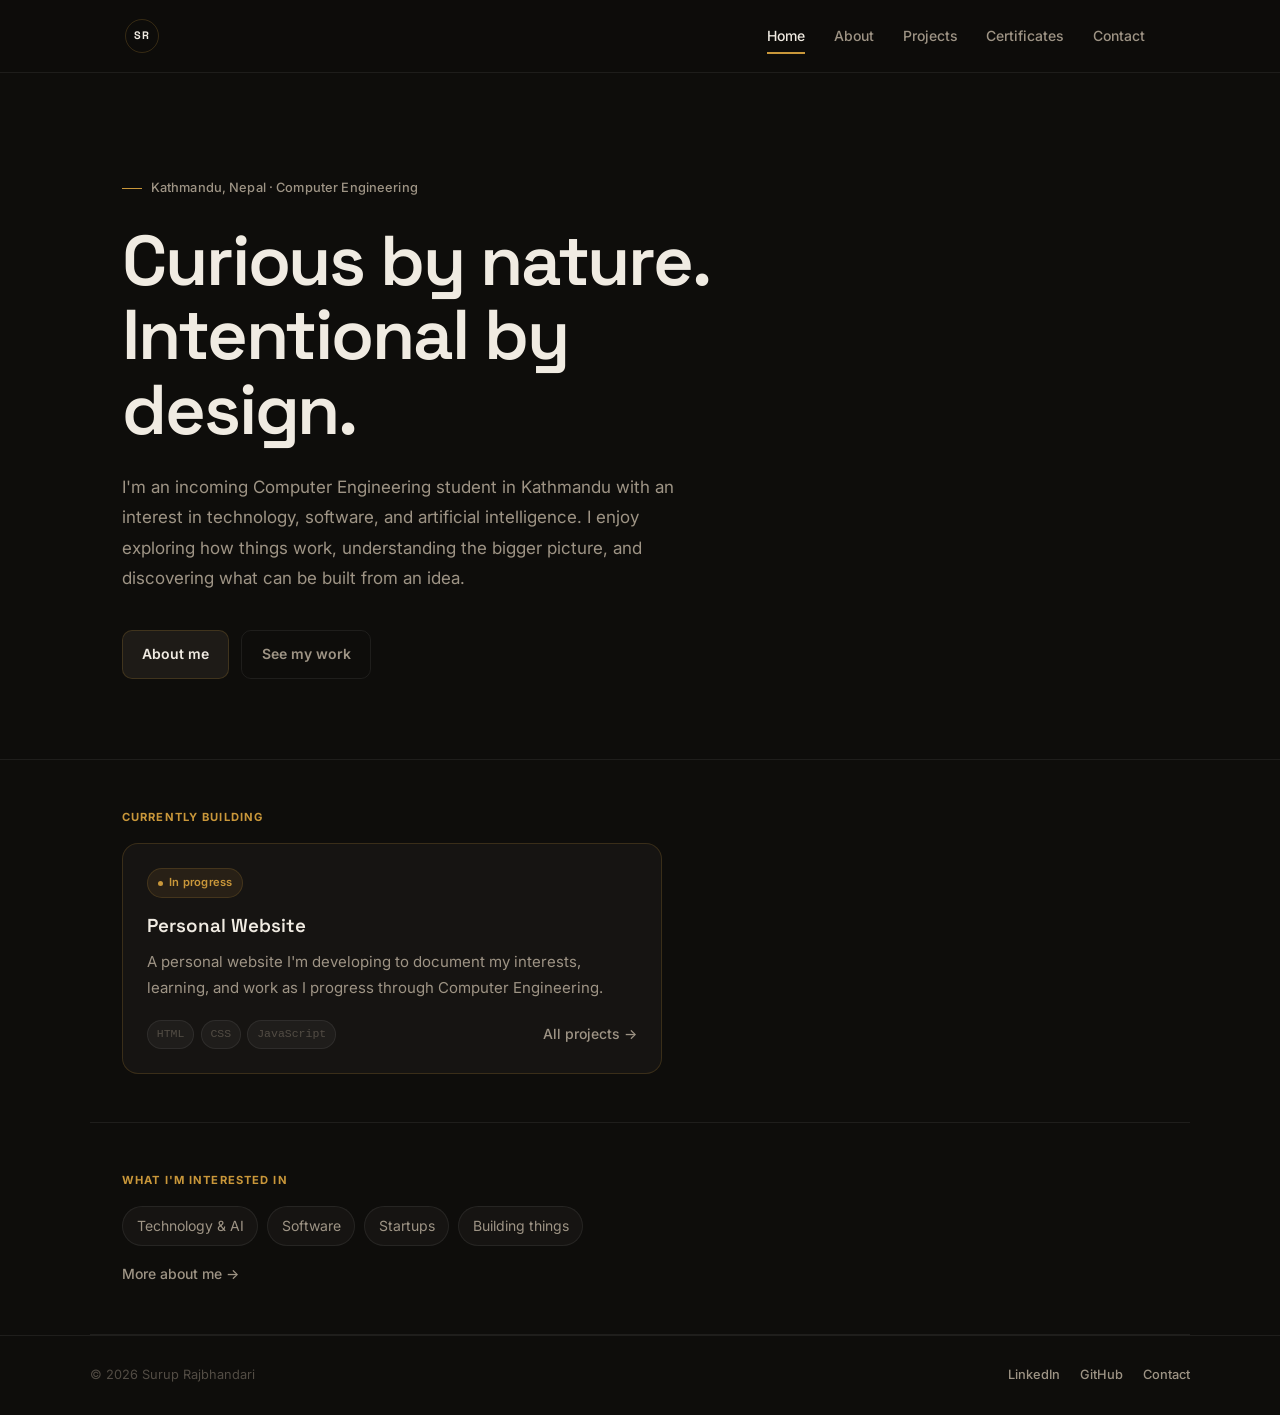
==== commit 4040ed38: "Add files via upload" ====
--- a/index.html
+++ b/index.html
@@ -3,287 +3,155 @@
 <head>
   <meta charset="UTF-8">
   <meta name="viewport" content="width=device-width, initial-scale=1.0">
-  <title>Surup Rajbhandari | Computer Engineering Student</title>
-  <meta name="description" content="Surup Rajbhandari is a Nepal-based student pursuing Computer Engineering, building practical projects and documenting verifiable certificates.">
-  <meta name="theme-color" content="#f3efe8">
-  <meta property="og:title" content="Surup Rajbhandari">
-  <meta property="og:description" content="Projects, certificates, and a clean portfolio for future opportunities.">
-  <meta property="og:type" content="website">
-  <link rel="icon" href="assets/favicon.svg" type="image/svg+xml">
+
+  <!-- Primary SEO -->
+  <title>Surup Rajbhandari</title>
+  <meta name="description" content="Surup Rajbhandari — Computer Engineering student in Kathmandu, Nepal, interested in technology, software, and artificial intelligence.">
+  <meta name="author" content="Surup Rajbhandari">
+
+  <!-- Canonical — points to intended custom domain. Update if domain changes. -->
+  <link rel="canonical" href="https://suruprajbhandari.com.np/">
+
+  <!-- Open Graph -->
+  <meta property="og:title"       content="Surup Rajbhandari">
+  <meta property="og:description" content="Computer Engineering student in Kathmandu. Interested in technology, software, and AI.">
+  <meta property="og:type"        content="website">
+  <meta property="og:url"         content="https://suruprajbhandari.com.np/">
+
+  <!-- Theme colour for mobile browsers -->
+  <meta name="theme-color" content="#0e0d0b">
+
+  <!-- Favicon -->
+  <link rel="icon" href="./assets/favicon.svg" type="image/svg+xml">
+
+  <!-- Fonts -->
   <link rel="preconnect" href="https://fonts.googleapis.com">
   <link rel="preconnect" href="https://fonts.gstatic.com" crossorigin>
-  <link href="https://fonts.googleapis.com/css2?family=Space+Grotesk:wght@500;600;700&family=Inter:wght@400;500;600;700&display=swap" rel="stylesheet">
-  <link rel="stylesheet" href="style.css">
+  <link href="https://fonts.googleapis.com/css2?family=Space+Grotesk:wght@500;600;700&family=Inter:wght@400;500;600&display=swap" rel="stylesheet">
+
+  <!-- Styles -->
+  <link rel="stylesheet" href="./style.css">
+
+  <!-- Structured data (Schema.org) -->
+  <script type="application/ld+json">
+  {
+    "@context": "https://schema.org",
+    "@graph": [
+      {
+        "@type": "Person",
+        "@id": "https://suruprajbhandari.com.np/#person",
+        "name": "Surup Rajbhandari",
+        "url": "https://suruprajbhandari.com.np",
+        "sameAs": [
+          "https://www.linkedin.com/in/surup-rajbhandari",
+          "https://github.com/suruprajbhandari"
+        ],
+        "jobTitle": "Computer Engineering Student",
+        "address": {
+          "@type": "PostalAddress",
+          "addressLocality": "Kathmandu",
+          "addressCountry": "NP"
+        }
+      },
+      {
+        "@type": "WebSite",
+        "@id": "https://suruprajbhandari.com.np/#website",
+        "url": "https://suruprajbhandari.com.np",
+        "name": "Surup Rajbhandari",
+        "author": { "@id": "https://suruprajbhandari.com.np/#person" }
+      }
+    ]
+  }
+  </script>
 </head>
-<body>
-  <nav class="nav">
-    <a href="#top" class="mark" aria-label="Go to home section">
-      <span class="mark-ring"></span>
-      <span class="mark-text">SR</span>
-    </a>
 
-    <button class="nav-toggle" id="navToggle" aria-label="Open menu" aria-expanded="false" aria-controls="navLinks">
-      <span></span>
-      <span></span>
-      <span></span>
-    </button>
+<body data-page="home">
 
-    <div class="nav-links" id="navLinks">
-      <a href="#about">About</a>
-      <a href="#work">Work</a>
-      <a href="#certificates">Certificates</a>
-      <a href="#contact">Contact</a>
+  <!-- Navigation -->
+  <nav class="nav" aria-label="Main navigation">
+    <div class="nav__inner">
+      <a href="./" class="nav__mark" aria-label="Surup Rajbhandari — Home">
+        <span class="nav__mark-ring"></span>
+        <span class="nav__mark-text">SR</span>
+      </a>
+
+      <button class="nav__toggle" id="navToggle"
+              aria-label="Open menu" aria-expanded="false" aria-controls="navLinks">
+        <span></span><span></span><span></span>
+      </button>
+
+      <div class="nav__links" id="navLinks">
+        <a href="./"              data-page="home">Home</a>
+        <a href="./about/"        data-page="about">About</a>
+        <a href="./projects/"     data-page="projects">Projects</a>
+        <a href="./certificates/" data-page="certificates">Certificates</a>
+        <a href="./contact/"      data-page="contact">Contact</a>
+      </div>
     </div>
   </nav>
 
-  <header id="top" class="hero">
-    <div class="hero-inner">
-      <div class="hero-copy">
-        <p class="eyebrow">Nepal • BE Computer Engineering</p>
-        <h1>Surup<br>Rajbhandari</h1>
-        <p class="hero-line">I build practical things, learn by shipping them, and keep the proof here.</p>
-
-        <div class="hero-actions">
-          <a href="#work" class="btn btn-primary">See my work</a>
-          <a href="#certificates" class="btn btn-ghost">View certificates</a>
-        </div>
-
-        <ul class="mini-stats" aria-label="Quick profile stats">
-          <li><strong>3+</strong><span>project builds</span></li>
-          <li><strong>10+</strong><span>learning tracks</span></li>
-          <li><strong>1</strong><span>clear direction</span></li>
-        </ul>
-      </div>
-
-      <aside class="profile-panel" aria-label="Profile summary">
-        <div class="profile-photo-block">
-          <div class="profile-photo">SR</div>
-        </div>
-        <div class="panel-tag">Current focus</div>
-        <h2>Computer Engineering</h2>
-        <p>Exploring software, web systems, logic, and problem-solving with a strong interest in building digital products.</p>
-        <div class="panel-list">
-          <span>Web Dev</span>
-          <span>Python</span>
-          <span>Problem Solving</span>
-          <span>UI Design</span>
-        </div>
-      </aside>
+  <!-- Hero -->
+  <header class="home-hero page-enter" id="top">
+    <p class="home-hero__eyebrow">Kathmandu, Nepal &middot; Computer Engineering</p>
+    <h1 class="home-hero__title">Curious by nature.<br>Intentional by design.</h1>
+    <p class="home-hero__intro">I'm an incoming Computer Engineering student in Kathmandu with an interest in technology, software, and artificial intelligence. I enjoy exploring how things work, understanding the bigger picture, and discovering what can be built from an idea.</p>
+    <div class="home-hero__actions">
+      <a href="./about/"    class="btn btn--primary">About me</a>
+      <a href="./projects/" class="btn btn--ghost">See my work</a>
     </div>
   </header>
 
-  <main>
-    <section id="about" class="section">
-      <div class="section-heading">
-        <p class="section-num">01</p>
-        <h2>About</h2>
-      </div>
+  <!-- Teaser sections -->
+  <div class="home-sections">
 
-      <div class="learning-strip" aria-label="Currently learning">
-        <span class="learning-label">Currently learning</span>
-        <div class="learning-items">
-          <span>Web Development</span>
-          <span>JavaScript</span>
-          <span>Data Structures</span>
-          <span>System Design</span>
-          <span>Problem Solving</span>
+    <!-- Currently building -->
+    <section class="home-section" aria-label="Currently building">
+      <p class="section-label">Currently building</p>
+      <div class="card card--warm reveal" style="max-width: 540px;">
+        <div class="project-teaser__header">
+          <span class="status status--progress">In progress</span>
         </div>
-      </div>
-
-      <div class="about-grid">
-        <div>
-          <p class="lead">I’m a student with a practical mindset: I enjoy transforming ideas into small but useful products, learning through building, and documenting my progress along the way.</p>
-          <p class="lead muted">My interests sit at the intersection of technology, problem-solving, and real-world utility. I’m ambitious about learning computer engineering fundamentals while creating work that is clean, useful, and easy to verify.</p>
-
-          <div class="about-actions">
-            <a class="btn btn-primary" href="https://www.linkedin.com/in/surup-rajbhandari" target="_blank" rel="noreferrer">Connect on LinkedIn</a>
-            <a class="btn btn-ghost" href="#contact">Say hello</a>
+        <h2 class="project-teaser__title">Personal Website</h2>
+        <p class="project-teaser__desc">A personal website I'm developing to document my interests, learning, and work as I progress through Computer Engineering.</p>
+        <div class="project-teaser__footer">
+          <div class="tag-row">
+            <span class="tag">HTML</span>
+            <span class="tag">CSS</span>
+            <span class="tag">JavaScript</span>
           </div>
-        </div>
-
-        <div class="skill-box">
-          <h3>Core skills</h3>
-          <div class="chip-group">
-            <span>HTML</span>
-            <span>CSS</span>
-            <span>JavaScript</span>
-            <span>Python</span>
-            <span>Git/GitHub</span>
-            <span>UI Design</span>
-            <span>Problem Solving</span>
-            <span>Research</span>
-          </div>
+          <a href="./projects/" class="arrow-link">All projects &rarr;</a>
         </div>
       </div>
     </section>
 
-    <section id="work" class="section">
-      <div class="section-heading">
-        <p class="section-num">02</p>
-        <h2>Featured projects</h2>
-      </div>
-
-      <div class="grid project-grid">
-        <article class="card project-card featured">
-          <div class="card-topline">
-            <span class="pill">Portfolio</span>
-            <span class="dot"></span>
-          </div>
-          <h3>Personal Portfolio & Credential Hub</h3>
-          <p>A clean personal website built to present projects, academic growth, and verifiable credentials in a modern portfolio format.</p>
-          <ul>
-            <li>Responsive landing page</li>
-            <li>Certificate detail pages</li>
-            <li>LinkedIn-ready credential presentation</li>
-          </ul>
-          <a class="card-link" href="#top">Live preview &rarr;</a>
-        </article>
-
-        <article class="card project-card">
-          <div class="card-topline">
-            <span class="pill accent">Tool</span>
-            <span class="dot"></span>
-          </div>
-          <h3>Study Planner</h3>
-          <p>A small productivity tool for organizing tasks, study goals, deadlines, and revision sessions in a lightweight interface.</p>
-          <ul>
-            <li>Daily task tracking</li>
-            <li>Clear focus flow</li>
-            <li>Simple productivity dashboard</li>
-          </ul>
-          <a class="card-link" href="#contact">Discuss project &rarr;</a>
-        </article>
-
-        <article class="card project-card">
-          <div class="card-topline">
-            <span class="pill subtle">Prototype</span>
-            <span class="dot"></span>
-          </div>
-          <h3>Mini Product Experiments</h3>
-          <p>Small interfaces and utility concepts focused on usability, clean structure, and practical interactions for everyday users.</p>
-          <ul>
-            <li>UI exploration</li>
-            <li>Function-first approach</li>
-            <li>Rapid iteration</li>
-          </ul>
-          <a class="card-link" href="#contact">Get in touch &rarr;</a>
-        </article>
+    <!-- Interests -->
+    <section class="home-section" aria-label="Areas of interest">
+      <p class="section-label">What I'm interested in</p>
+      <div class="interest-area reveal">
+        <div class="interest-chips">
+          <span class="interest-chip">Technology &amp; AI</span>
+          <span class="interest-chip">Software</span>
+          <span class="interest-chip">Startups</span>
+          <span class="interest-chip">Building things</span>
+        </div>
+        <a href="./about/" class="arrow-link">More about me &rarr;</a>
       </div>
     </section>
 
-    <section id="certificates" class="section">
-      <div class="section-heading">
-        <p class="section-num">03</p>
-        <h2>Certificates</h2>
-      </div>
-      <p class="section-sub">Physical and digital credentials, all presented in a way that can be opened and verified.</p>
+  </div>
 
-      <div class="grid cert-grid">
-        <article class="cert-card">
-          <div class="cert-top">
-            <span class="seal">✓</span>
-            <div>
-              <h3>SEP</h3>
-              <p class="cert-meta">ING Skill Academy • 2024</p>
-            </div>
-          </div>
-          <div class="cert-badges">
-            <span class="cert-badge physical">Physical</span>
-            <span class="cert-badge detail">Verifiable</span>
-          </div>
-          <a class="cert-btn" href="certs/certificate-template.html">View credential &rarr;</a>
-        </article>
-
-        <article class="cert-card">
-          <div class="cert-top">
-            <span class="seal">✓</span>
-            <div>
-              <h3>Web Fundamentals</h3>
-              <p class="cert-meta">Learning Platform • 2024</p>
-            </div>
-          </div>
-          <div class="cert-badges">
-            <span class="cert-badge digital">Digital</span>
-            <span class="cert-badge detail">Open proof</span>
-          </div>
-          <a class="cert-btn" href="certs/certificate-template.html">View credential &rarr;</a>
-        </article>
-
-        <article class="cert-card">
-          <div class="cert-top">
-            <span class="seal">✓</span>
-            <div>
-              <h3>Python Essentials</h3>
-              <p class="cert-meta">Course Provider • 2024</p>
-            </div>
-          </div>
-          <div class="cert-badges">
-            <span class="cert-badge digital">Digital</span>
-            <span class="cert-badge detail">Open proof</span>
-          </div>
-          <a class="cert-btn" href="certs/certificate-template.html">View credential &rarr;</a>
-        </article>
-      </div>
-    </section>
-
-    <section id="contact" class="section contact-section">
-      <div class="section-heading">
-        <p class="section-num">04</p>
-        <h2>Contact</h2>
-      </div>
-
-      <div class="contact-card">
-        <div class="contact-header">
-          <p class="contact-kicker">Let’s connect</p>
-          <h3>Open to learning, collaboration, and meaningful opportunities.</h3>
-        </div>
-
-        <div class="contact-links">
-          <a class="contact-link" href="mailto:rajbhandarisurup@gmail.com" aria-label="Email Surup Rajbhandari">
-            <span class="contact-icon" aria-hidden="true">
-              <svg viewBox="0 0 24 24" role="img" aria-hidden="true"><path d="M4 6.75A2.75 2.75 0 0 1 6.75 4h10.5A2.75 2.75 0 0 1 20 6.75v10.5A2.75 2.75 0 0 1 17.25 20H6.75A2.75 2.75 0 0 1 4 17.25V6.75Zm2.1-.25 5.9 4.72 5.9-4.72H6.1Zm11.4 1.56-5.48 4.38a1 1 0 0 1-1.24 0L6.5 8.06v9.19c0 .41.34.75.75.75h9.5c.41 0 .75-.34.75-.75V8.06Z"/></svg>
-            </span>
-            <span class="contact-copy">
-              <strong>Email</strong>
-              <small>rajbhandarisurup@gmail.com</small>
-            </span>
-          </a>
-
-          <a class="contact-link" href="https://www.linkedin.com/in/surup-rajbhandari" target="_blank" rel="noreferrer" aria-label="View LinkedIn profile">
-            <span class="contact-icon" aria-hidden="true">
-              <svg viewBox="0 0 24 24" role="img" aria-hidden="true"><path d="M6.94 8.5A1.56 1.56 0 1 1 6.94 5.4a1.56 1.56 0 0 1 0 3.1ZM5.5 9.78h2.9v8.72H5.5V9.78Zm4.88 0h2.77v1.18h.04c.39-.73 1.34-1.5 2.76-1.5 2.95 0 3.5 1.94 3.5 4.46v6.58h-2.9v-6.16c0-1.46-.03-3.35-2.04-3.35-2.05 0-2.36 1.6-2.36 3.25v6.26h-2.9V9.78Z"/></svg>
-            </span>
-            <span class="contact-copy">
-              <strong>LinkedIn</strong>
-              <small>/in/surup-rajbhandari</small>
-            </span>
-          </a>
-
-          <a class="contact-link" href="https://github.com/suruprajbhandari" target="_blank" rel="noreferrer" aria-label="View GitHub profile">
-            <span class="contact-icon" aria-hidden="true">
-              <svg viewBox="0 0 24 24" role="img" aria-hidden="true"><path d="M12 2.2a9.8 9.8 0 0 0-3.1 19.1c.5.1.7-.2.7-.5v-1.8c-2.8.6-3.4-1.2-3.4-1.2-.5-1.2-1.2-1.5-1.2-1.5-.9-.6.1-.6.1-.6 1 .1 1.6 1.1 1.6 1.1.9 1.5 2.4 1.1 3 .9.1-.7.4-1.1.7-1.3-2.2-.2-4.5-1.1-4.5-4.8 0-1.1.4-2 .9-2.7-.1-.3-.4-1.3.1-2.7 0 0 .8-.3 2.8 1a9.4 9.4 0 0 1 5.1 0c2-1.3 2.8-1 2.8-1 .5 1.4.2 2.4.1 2.7.6.7 1 1.6 1 2.7 0 3.7-2.3 4.6-4.5 4.8.4.3.7.9.7 1.8v2.7c0 .3.2.6.7.5A9.8 9.8 0 0 0 12 2.2Z"/></svg>
-            </span>
-            <span class="contact-copy">
-              <strong>GitHub</strong>
-              <small>@suruprajbhandari</small>
-            </span>
-          </a>
-        </div>
-      </div>
-    </section>
-  </main>
-
+  <!-- Footer -->
   <footer class="footer">
-    <div class="footer-inner">
-      <p>&copy; <span id="year"></span> Surup Rajbhandari</p>
-      <div class="footer-socials">
-        <a href="https://www.linkedin.com/in/surup-rajbhandari" target="_blank" rel="noreferrer">LinkedIn</a>
-        <a href="https://github.com/suruprajbhandari" target="_blank" rel="noreferrer">GitHub</a>
-        <a href="mailto:rajbhandarisurup@gmail.com">Email</a>
-      </div>
+    <div class="footer__inner">
+      <p class="footer__copy">&copy; <span id="year"></span> Surup Rajbhandari</p>
+      <nav class="footer__links" aria-label="Footer links">
+        <a href="https://www.linkedin.com/in/surup-rajbhandari" target="_blank" rel="noreferrer noopener">LinkedIn</a>
+        <a href="https://github.com/suruprajbhandari"           target="_blank" rel="noreferrer noopener">GitHub</a>
+        <a href="./contact/">Contact</a>
+      </nav>
     </div>
   </footer>
 
-  <script src="script.js"></script>
+  <script src="./script.js"></script>
 </body>
 </html>
--- a/style.css
+++ b/style.css
@@ -1,951 +1,1371 @@
+/* ============================================================
+   SURUP RAJBHANDARI — Personal Website
+   Shared stylesheet — used by all pages
+   ============================================================ */
+
+
+/* ============================================================
+   1. DESIGN TOKENS
+   ============================================================ */
 :root {
-  --paper: #11110f;
-  --paper-strong: #1a1713;
-  --panel: rgba(27, 22, 17, 0.82);
-  --ink: #f3efe8;
-  --muted: #c2b8a5;
-  --line: rgba(197, 169, 117, 0.2);
-  --violet: #b78b50;
-  --violet-soft: rgba(183, 139, 80, 0.12);
-  --gold: #e8bd69;
-  --gold-soft: rgba(232, 189, 105, 0.14);
-  --display: "Space Grotesk", "Segoe UI", sans-serif;
-  --body: "Inter", "Segoe UI", sans-serif;
-  --shadow: 0 30px 60px rgba(0, 0, 0, 0.32);
-  --glow: 0 0 0 1px rgba(232, 189, 105, 0.18), 0 18px 40px rgba(16, 12, 8, 0.42);
-}
-
-* { box-sizing: border-box; margin: 0; padding: 0; }
+  /* Backgrounds */
+  --bg:             #0e0d0b;
+  --surface:        #161412;
+  --surface-raised: #1e1b17;
+
+  /* Borders */
+  --border:         rgba(255, 255, 255, 0.07);
+  --border-warm:    rgba(201, 151, 58, 0.20);
+
+  /* Text */
+  --text-primary:   #f0ebe2;
+  --text-secondary: #9e9485;
+  --text-dim:       #524c44;
+
+  /* Accent — used sparingly */
+  --gold:           #c9973a;
+  --gold-subtle:    rgba(201, 151, 58, 0.09);
+  --gold-line:      rgba(201, 151, 58, 0.22);
+
+  /* Typography */
+  --font-display:   'Space Grotesk', 'Segoe UI', system-ui, sans-serif;
+  --font-body:      'Inter', 'Segoe UI', system-ui, sans-serif;
+  --font-mono:      'Courier New', 'Courier', monospace;
+
+  /* Layout */
+  --max-width:      1100px;
+  --px:             2rem;
+
+  /* Radius */
+  --r-sm:   6px;
+  --r-md:   10px;
+  --r-lg:   16px;
+  --r-full: 999px;
+
+  /* Transitions */
+  --t: 0.18s ease;
+}
+
+
+/* ============================================================
+   2. RESET & BASE
+   ============================================================ */
+*, *::before, *::after {
+  box-sizing: border-box;
+  margin: 0;
+  padding: 0;
+}
 
 html {
   scroll-behavior: smooth;
+  -webkit-text-size-adjust: 100%;
 }
 
 body {
-  background:
-    radial-gradient(circle at top, rgba(232, 189, 105, 0.12), transparent 22%),
-    radial-gradient(circle at bottom right, rgba(183, 139, 80, 0.08), transparent 24%),
-    linear-gradient(180deg, var(--paper) 0%, #171410 100%);
-  color: var(--ink);
-  font-family: var(--body);
-  line-height: 1.6;
-}
-
-a { color: inherit; text-decoration: none; }
-
-a:focus-visible, button:focus-visible {
-  outline: 2px solid var(--violet);
+  background-color: var(--bg);
+  color: var(--text-primary);
+  font-family: var(--font-body);
+  font-size: 1rem;
+  line-height: 1.75;
+  -webkit-font-smoothing: antialiased;
+  -moz-osx-font-smoothing: grayscale;
+  min-height: 100vh;
+}
+
+img, video {
+  max-width: 100%;
+  display: block;
+}
+
+a {
+  color: inherit;
+  text-decoration: none;
+}
+
+ul, ol {
+  list-style: none;
+}
+
+button {
+  font-family: inherit;
+  cursor: pointer;
+}
+
+/* Focus ring — visible on keyboard navigation */
+a:focus-visible,
+button:focus-visible {
+  outline: 2px solid var(--gold);
   outline-offset: 3px;
-}
-
-img { max-width: 100%; display: block; }
-
-/* Navigation */
+  border-radius: 4px;
+}
+
+
+/* ============================================================
+   3. NAVIGATION
+   ============================================================ */
 .nav {
   position: sticky;
   top: 0;
-  z-index: 20;
+  z-index: 100;
+  background: rgba(14, 13, 11, 0.88);
+  backdrop-filter: blur(16px);
+  -webkit-backdrop-filter: blur(16px);
+  border-bottom: 1px solid var(--border);
+}
+
+.nav__inner {
+  max-width: var(--max-width);
+  margin-inline: auto;
+  padding: 1rem 2rem;
   display: flex;
   align-items: center;
   justify-content: space-between;
-  padding: 1rem 2rem;
-  background: rgba(17, 17, 15, 0.72);
-  backdrop-filter: blur(12px);
-  border-bottom: 1px solid var(--line);
-}
-
-.mark {
+  gap: 1.5rem;
+}
+
+/* SR monogram */
+.nav__mark {
   position: relative;
   display: grid;
   place-items: center;
-  width: 42px;
-  height: 42px;
-}
-
-.mark-ring {
-  width: 36px;
-  height: 36px;
-  border: 2px solid var(--gold);
+  width: 40px;
+  height: 40px;
+  flex-shrink: 0;
+}
+
+.nav__mark-ring {
+  width: 34px;
+  height: 34px;
+  border: 1.5px solid var(--gold-line);
   border-radius: 50%;
   display: block;
-}
-
-.mark-text {
+  transition: border-color var(--t);
+}
+
+.nav__mark:hover .nav__mark-ring {
+  border-color: var(--gold);
+}
+
+.nav__mark-text {
   position: absolute;
-  font-family: var(--display);
-  font-size: 0.72rem;
+  font-family: var(--font-display);
+  font-size: 0.68rem;
   font-weight: 700;
-  letter-spacing: 0.08em;
-}
-
-.nav-links {
-  display: flex;
-  align-items: center;
-  gap: 1.5rem;
-}
-
-.nav-links a {
+  letter-spacing: 0.05em;
+  color: var(--text-primary);
+}
+
+/* Nav links — desktop */
+.nav__links {
+  display: flex;
+  align-items: center;
+  gap: 0.2rem;
+}
+
+.nav__links a {
   position: relative;
-  color: #d8c9aa;
-  font-size: 0.86rem;
-  font-weight: 600;
-  padding: 0.5rem 0.8rem;
-  border-radius: 999px;
-  transition: background 0.18s ease, color 0.18s ease;
-}
-
-.nav-links a::after {
-  content: "";
+  color: var(--text-secondary);
+  font-size: 0.875rem;
+  font-weight: 500;
+  padding: 0.45rem 0.8rem;
+  border-radius: var(--r-sm);
+  transition: color var(--t);
+}
+
+/* Active underline */
+.nav__links a::after {
+  content: '';
   position: absolute;
-  left: 0;
-  bottom: -0.2rem;
-  width: 100%;
-  height: 2px;
-  background: linear-gradient(90deg, var(--gold), var(--violet));
+  bottom: 0.1rem;
+  left: 0.8rem;
+  right: 0.8rem;
+  height: 1.5px;
+  background: var(--gold);
   transform: scaleX(0);
   transform-origin: left;
-  transition: transform 0.2s ease;
-}
-
-.nav-links a:hover,
-.nav-links a.active {
-  color: var(--ink);
-  background: rgba(232, 189, 105, 0.08);
-}
-
-.nav-links a:hover::after,
-.nav-links a.active::after {
+  transition: transform var(--t);
+}
+
+.nav__links a:hover {
+  color: var(--text-primary);
+}
+
+.nav__links a.active,
+.nav__links a[aria-current="page"] {
+  color: var(--text-primary);
+}
+
+.nav__links a.active::after,
+.nav__links a[aria-current="page"]::after {
   transform: scaleX(1);
 }
 
-.nav-toggle {
+/* Mobile hamburger toggle */
+.nav__toggle {
   display: none;
-  background: rgba(232, 189, 105, 0.08);
-  border: 1px solid rgba(232, 189, 105, 0.2);
-  cursor: pointer;
-  width: 42px;
-  height: 42px;
-  border-radius: 12px;
-  box-shadow: inset 0 1px 0 rgba(255,255,255,0.04);
-}
-
-.nav-toggle span {
+  align-items: center;
+  justify-content: center;
+  flex-direction: column;
+  gap: 5px;
+  width: 40px;
+  height: 40px;
+  background: transparent;
+  border: 1px solid var(--border);
+  border-radius: var(--r-sm);
+  transition: border-color var(--t);
+}
+
+.nav__toggle:hover {
+  border-color: var(--border-warm);
+}
+
+.nav__toggle span {
   display: block;
   width: 18px;
-  height: 2px;
-  background: var(--ink);
-  margin: 4px auto;
-  transition: transform 0.2s ease, opacity 0.2s ease;
-}
-
-.nav-toggle[aria-expanded="true"] span:nth-child(1) { transform: translateY(6px) rotate(45deg); }
-.nav-toggle[aria-expanded="true"] span:nth-child(2) { opacity: 0; }
-.nav-toggle[aria-expanded="true"] span:nth-child(3) { transform: translateY(-6px) rotate(-45deg); }
-
-@media (max-width: 760px) {
-  .nav {
-    padding: 0.9rem 1.2rem;
-  }
-
-  .nav-toggle { display: block; }
-
-  .nav-links {
-    position: absolute;
-    left: 0;
-    right: 0;
-    top: 100%;
-    display: none;
-    flex-direction: column;
-    align-items: flex-start;
-    gap: 0.25rem;
-    padding: 1rem 1.2rem 1.3rem;
-    background: rgba(11, 13, 18, 0.96);
-    border-bottom: 1px solid var(--line);
-    backdrop-filter: blur(18px);
-    box-shadow: 0 20px 30px rgba(0,0,0,0.18);
-  }
-
-  .nav-links.open { display: flex; }
-
-  .nav-links a {
-    width: 100%;
-    padding: 0.72rem 0.1rem;
-    border-bottom: 1px solid rgba(148, 164, 184, 0.12);
-    color: #edf1f7;
-  }
-
-  .nav-links a.active,
-  .nav-links a:hover {
-    color: var(--gold);
-  }
-}
-
-main,
-.hero,
+  height: 1.5px;
+  background: var(--text-secondary);
+  border-radius: 2px;
+  transition: transform var(--t), opacity var(--t);
+}
+
+.nav__toggle[aria-expanded="true"] span:nth-child(1) { transform: translateY(6.5px) rotate(45deg); }
+.nav__toggle[aria-expanded="true"] span:nth-child(2) { opacity: 0; }
+.nav__toggle[aria-expanded="true"] span:nth-child(3) { transform: translateY(-6.5px) rotate(-45deg); }
+
+
+/* ============================================================
+   4. FOOTER
+   ============================================================ */
 .footer {
-  max-width: 1200px;
-  margin: 0 auto;
-}
-
-/* Hero */
-.hero {
-  padding: 4.2rem 2rem 2rem;
-}
-
-.hero-inner {
-  display: grid;
-  grid-template-columns: minmax(0, 1.5fr) minmax(260px, 0.7fr);
-  gap: 2rem;
-  align-items: end;
-}
-
-.eyebrow {
-  margin-bottom: 1.2rem;
-  color: var(--gold);
-  font-size: 0.78rem;
-  letter-spacing: 0.12em;
-  text-transform: uppercase;
-  font-weight: 700;
-}
-
-.hero h1 {
-  font-family: var(--display);
-  font-size: clamp(3rem, 7vw, 6rem);
-  line-height: 0.96;
-  letter-spacing: -0.06em;
-  margin-bottom: 1rem;
-}
-
-.hero-line {
-  max-width: 34rem;
-  color: var(--muted);
-  font-size: clamp(1.08rem, 2vw, 1.28rem);
-  margin-bottom: 1.8rem;
-}
-
-.hero-actions {
-  display: flex;
+  border-top: 1px solid var(--border);
+  padding: 1.75rem 2rem;
+  margin-top: auto;
+}
+
+.footer__inner {
+  max-width: var(--max-width);
+  margin-inline: auto;
+  display: flex;
+  align-items: center;
+  justify-content: space-between;
+  gap: 1rem;
   flex-wrap: wrap;
-  gap: 0.9rem;
-  margin-bottom: 2rem;
-}
-
+}
+
+.footer__copy {
+  color: var(--text-dim);
+  font-size: 0.8rem;
+}
+
+.footer__links {
+  display: flex;
+  gap: 1.25rem;
+}
+
+.footer__links a {
+  color: var(--text-secondary);
+  font-size: 0.8rem;
+  font-weight: 500;
+  transition: color var(--t);
+}
+
+.footer__links a:hover {
+  color: var(--text-primary);
+}
+
+
+/* ============================================================
+   5. SHARED COMPONENTS
+   ============================================================ */
+
+/* Buttons */
 .btn {
   display: inline-flex;
   align-items: center;
   justify-content: center;
-  padding: 0.88rem 1.4rem;
-  border-radius: 999px;
-  font-size: 0.95rem;
-  font-weight: 700;
+  gap: 0.35rem;
+  padding: 0.7rem 1.2rem;
+  border-radius: var(--r-md);
+  font-family: var(--font-body);
+  font-size: 0.875rem;
+  font-weight: 600;
   border: 1px solid transparent;
-  transition: transform 0.15s ease, opacity 0.15s ease, border-color 0.15s ease;
-}
-
-.btn:hover {
-  transform: translateY(-1px);
-  opacity: 0.95;
-}
-
-.btn-primary {
-  background: linear-gradient(135deg, #1a2332, #0d1119);
-  color: #fff;
-  box-shadow: 0 12px 22px rgba(21, 24, 33, 0.38);
-}
-
-.btn-ghost {
-  background: rgba(17, 23, 34, 0.7);
-  border-color: rgba(148, 164, 184, 0.22);
-  color: var(--ink);
-}
-
-.mini-stats {
-  list-style: none;
-  display: flex;
-  flex-wrap: wrap;
-  gap: 1.4rem;
-}
-
-.mini-stats li {
-  display: flex;
-  flex-direction: column;
-  gap: 0.2rem;
-  min-width: 90px;
-}
-
-.mini-stats strong {
-  font-family: var(--display);
-  font-size: 1.7rem;
-  line-height: 1;
-}
-
-.mini-stats span {
-  font-size: 0.74rem;
-  color: var(--muted);
-  letter-spacing: 0.02em;
-}
-
-.profile-panel {
-  background: linear-gradient(180deg, rgba(17, 23, 34, 0.9), rgba(12, 16, 24, 0.96));
-  border: 1px solid var(--line);
-  border-radius: 24px;
-  box-shadow: var(--shadow);
+  transition: all var(--t);
+  cursor: pointer;
+  white-space: nowrap;
+}
+
+.btn--primary {
+  background: var(--surface-raised);
+  border-color: var(--border-warm);
+  color: var(--text-primary);
+}
+
+.btn--primary:hover {
+  border-color: var(--gold);
+  background: rgba(201, 151, 58, 0.08);
+}
+
+.btn--ghost {
+  background: transparent;
+  border-color: var(--border);
+  color: var(--text-secondary);
+}
+
+.btn--ghost:hover {
+  border-color: var(--border-warm);
+  color: var(--text-primary);
+}
+
+/* Inline arrow link */
+.arrow-link {
+  display: inline-flex;
+  align-items: center;
+  gap: 0.3rem;
+  color: var(--text-secondary);
+  font-size: 0.875rem;
+  font-weight: 500;
+  transition: color var(--t), gap var(--t);
+}
+
+.arrow-link:hover {
+  color: var(--gold);
+  gap: 0.5rem;
+}
+
+/* Cards */
+.card {
+  background: var(--surface);
+  border: 1px solid var(--border);
+  border-radius: var(--r-lg);
   padding: 1.5rem;
-  border: 1px solid rgba(141, 123, 255, 0.18);
-}
-
-.panel-tag {
-  display: inline-flex;
-  border-radius: 999px;
-  background: var(--gold-soft);
+}
+
+.card--warm {
+  border-color: var(--border-warm);
+}
+
+.card--interactive {
+  transition: border-color var(--t), transform var(--t);
+}
+
+.card--interactive:hover {
+  border-color: rgba(201, 151, 58, 0.35);
+  transform: translateY(-2px);
+}
+
+/* Section label — small uppercase marker */
+.section-label {
+  display: block;
   color: var(--gold);
   font-size: 0.7rem;
-  letter-spacing: 0.08em;
+  font-weight: 700;
+  letter-spacing: 0.1em;
   text-transform: uppercase;
+  margin-bottom: 1rem;
+}
+
+/* Status indicators */
+.status {
+  display: inline-flex;
+  align-items: center;
+  gap: 0.4rem;
+  padding: 0.25rem 0.6rem;
+  border-radius: var(--r-full);
+  font-size: 0.7rem;
+  font-weight: 600;
+  letter-spacing: 0.02em;
+}
+
+.status::before {
+  content: '';
+  width: 5px;
+  height: 5px;
+  border-radius: 50%;
+  flex-shrink: 0;
+}
+
+.status--progress {
+  background: rgba(201, 151, 58, 0.10);
+  border: 1px solid rgba(201, 151, 58, 0.18);
+  color: var(--gold);
+}
+.status--progress::before { background: var(--gold); }
+
+.status--completed {
+  background: rgba(100, 175, 120, 0.10);
+  border: 1px solid rgba(100, 175, 120, 0.18);
+  color: #7dba8e;
+}
+.status--completed::before { background: #7dba8e; }
+
+.status--archived {
+  background: rgba(255, 255, 255, 0.03);
+  border: 1px solid var(--border);
+  color: var(--text-dim);
+}
+.status--archived::before { background: var(--text-dim); }
+
+/* Horizontal rule */
+.rule {
+  border: none;
+  border-top: 1px solid var(--border);
+  margin: 3.5rem 0;
+}
+
+
+/* ============================================================
+   6. PAGE LAYOUT SHELL
+   ============================================================ */
+.page-main {
+  max-width: var(--max-width);
+  margin-inline: auto;
+  padding: 0 var(--px) 6rem;
+}
+
+/* Compact hero for inner pages */
+.page-hero {
+  padding: 3.5rem 0 2.75rem;
+  border-bottom: 1px solid var(--border);
+  margin-bottom: 3.5rem;
+}
+
+.page-hero__eyebrow {
+  color: var(--gold);
+  font-size: 0.7rem;
   font-weight: 700;
-  padding: 0.4rem 0.7rem;
-  margin-bottom: 1rem;
-}
-
-.profile-panel h2 {
-  font-family: var(--display);
-  font-size: clamp(1.5rem, 3vw, 2.2rem);
+  letter-spacing: 0.1em;
+  text-transform: uppercase;
+  margin-bottom: 0.65rem;
+}
+
+.page-hero__title {
+  font-family: var(--font-display);
+  font-size: clamp(1.9rem, 3.5vw, 3rem);
+  font-weight: 600;
+  letter-spacing: -0.03em;
+  line-height: 1.1;
   margin-bottom: 0.7rem;
 }
 
-.profile-panel p {
-  color: var(--muted);
-  margin-bottom: 1.2rem;
-}
-
-.panel-list {
+.page-hero__sub {
+  color: var(--text-secondary);
+  font-size: 1rem;
+  max-width: 54ch;
+  line-height: 1.7;
+}
+
+
+/* ============================================================
+   7. HOME PAGE
+   ============================================================ */
+.home-hero {
+  max-width: var(--max-width);
+  margin-inline: auto;
+  padding: 6rem var(--px) 5rem;
+}
+
+.home-hero__eyebrow {
+  display: inline-flex;
+  align-items: center;
+  gap: 0.55rem;
+  color: var(--text-secondary);
+  font-size: 0.8rem;
+  font-weight: 500;
+  letter-spacing: 0.01em;
+  margin-bottom: 1.5rem;
+}
+
+.home-hero__eyebrow::before {
+  content: '';
+  width: 20px;
+  height: 1px;
+  background: var(--gold);
+  flex-shrink: 0;
+}
+
+.home-hero__title {
+  font-family: var(--font-display);
+  font-size: clamp(2.6rem, 5.5vw, 4.8rem);
+  font-weight: 600;
+  letter-spacing: -0.03em;
+  line-height: 1.06;
+  max-width: 15ch;
+  margin-bottom: 1.5rem;
+}
+
+.home-hero__intro {
+  color: var(--text-secondary);
+  font-size: clamp(0.9375rem, 1.5vw, 1.0625rem);
+  max-width: 52ch;
+  line-height: 1.8;
+  margin-bottom: 2.25rem;
+}
+
+.home-hero__actions {
   display: flex;
   flex-wrap: wrap;
-  gap: 0.6rem;
-}
-
-.profile-photo-block {
-  margin-bottom: 1rem;
-}
-
-.profile-photo {
-  width: 82px;
-  height: 82px;
-  border-radius: 22px;
+  gap: 0.75rem;
+}
+
+/* Home teaser sections */
+.home-sections {
+  border-top: 1px solid var(--border);
+}
+
+.home-section {
+  max-width: var(--max-width);
+  margin-inline: auto;
+  padding: 3rem var(--px);
+  border-bottom: 1px solid var(--border);
+}
+
+/* Project teaser on home */
+.project-teaser__header {
+  display: flex;
+  align-items: center;
+  justify-content: space-between;
+  gap: 0.75rem;
+  margin-bottom: 0.75rem;
+}
+
+.project-teaser__title {
+  font-family: var(--font-display);
+  font-size: 1.175rem;
+  font-weight: 600;
+  margin-bottom: 0.4rem;
+}
+
+.project-teaser__desc {
+  color: var(--text-secondary);
+  font-size: 0.9375rem;
+  line-height: 1.7;
+  margin-bottom: 1.25rem;
+}
+
+.project-teaser__footer {
+  display: flex;
+  align-items: center;
+  justify-content: space-between;
+  flex-wrap: wrap;
+  gap: 0.75rem;
+}
+
+/* Inline tech chips */
+.tag-row {
+  display: flex;
+  flex-wrap: wrap;
+  gap: 0.4rem;
+}
+
+.tag {
+  padding: 0.2rem 0.55rem;
+  border-radius: var(--r-full);
+  background: rgba(255, 255, 255, 0.04);
+  border: 1px solid var(--border);
+  color: var(--text-dim);
+  font-family: var(--font-mono);
+  font-size: 0.72rem;
+}
+
+/* Interest strip on home */
+.interest-area {
+  display: flex;
+  flex-direction: column;
+  gap: 1rem;
+  margin-top: 0.25rem;
+}
+
+.interest-chips {
+  display: flex;
+  flex-wrap: wrap;
+  gap: 0.55rem;
+}
+
+.interest-chip {
+  padding: 0.4rem 0.85rem;
+  border-radius: var(--r-full);
+  background: var(--surface);
+  border: 1px solid var(--border);
+  color: var(--text-secondary);
+  font-size: 0.875rem;
+}
+
+
+/* ============================================================
+   8. ABOUT PAGE
+   ============================================================ */
+.about-layout {
+  display: grid;
+  grid-template-columns: 1fr minmax(220px, 300px);
+  gap: 3.5rem;
+  align-items: start;
+  margin-bottom: 3.5rem;
+}
+
+/* Bio text */
+.about-bio__para {
+  color: var(--text-secondary);
+  margin-bottom: 1.1rem;
+  line-height: 1.8;
+}
+
+.about-bio__para:last-child {
+  margin-bottom: 0;
+}
+
+/* Photo placeholder */
+.photo-slot {
+  aspect-ratio: 3 / 4;
+  background: var(--surface);
+  border: 1px solid var(--border);
+  border-radius: var(--r-lg);
   display: grid;
   place-items: center;
-  background: linear-gradient(135deg, rgba(232, 189, 105, 0.2), rgba(255, 255, 255, 0.05));
-  border: 1px solid rgba(232, 189, 105, 0.2);
-  font-family: var(--display);
-  font-size: 1.5rem;
+  text-align: center;
+  padding: 1.5rem;
+}
+
+/* ===================================================
+   PHOTO REPLACEMENT INSTRUCTIONS
+   When you have a profile photo:
+   1. Copy your photo to: assets/photo.jpg (or .png, .webp)
+   2. Replace the entire .photo-slot div with:
+      <img src="../assets/photo.jpg"
+           alt="Surup Rajbhandari"
+           class="photo-image">
+   3. The .photo-image class provides the styling below
+   =================================================== */
+.photo-image {
+  width: 100%;
+  border-radius: var(--r-lg);
+  object-fit: cover;
+  display: block;
+}
+
+.photo-slot__monogram {
+  display: block;
+  font-family: var(--font-display);
+  font-size: 2.8rem;
   font-weight: 700;
+  color: var(--border-warm);
+  margin-bottom: 0.5rem;
+}
+
+.photo-slot__label {
+  color: var(--text-dim);
+  font-size: 0.72rem;
+  letter-spacing: 0.06em;
+  text-transform: uppercase;
+}
+
+/* Education block */
+.education-block {
+  background: var(--surface);
+  border: 1px solid var(--border);
+  border-left: 2px solid var(--gold-line);
+  border-radius: var(--r-md);
+  padding: 1.2rem 1.4rem;
+  margin-top: 1.75rem;
+}
+
+.education-block__institution {
+  font-family: var(--font-display);
+  font-size: 0.9375rem;
+  font-weight: 600;
+  margin-bottom: 0.2rem;
+}
+
+.education-block__degree {
+  color: var(--text-secondary);
+  font-size: 0.875rem;
+  margin-bottom: 0.15rem;
+}
+
+.education-block__meta {
+  color: var(--text-dim);
+  font-size: 0.8rem;
+}
+
+/* Learning strip */
+.learning-strip {
+  display: flex;
+  flex-wrap: wrap;
+  align-items: center;
+  gap: 0.75rem;
+  padding: 1rem 1.25rem;
+  background: var(--surface);
+  border: 1px solid var(--border);
+  border-radius: var(--r-md);
+  margin-bottom: 3rem;
+}
+
+.learning-strip__label {
   color: var(--gold);
-  box-shadow: inset 0 1px 0 rgba(255,255,255,0.04);
-}
-
-.panel-list span {
-  display: inline-block;
-  background: rgba(244, 200, 106, 0.12);
-  border: 1px solid rgba(244, 200, 106, 0.18);
-  color: #f8d88c;
-  border-radius: 999px;
-  padding: 0.42rem 0.7rem;
-  font-size: 0.78rem;
-  font-weight: 600;
-}
-
-/* Shared section styles */
-.section {
-  padding: 2.5rem 2rem 1.5rem;
-  border-top: 1px solid var(--line);
-  position: relative;
-}
-
-.section::before {
-  content: "";
-  position: absolute;
-  inset: 0 auto auto 2rem;
-  width: 80px;
-  height: 1px;
-  background: linear-gradient(90deg, rgba(244, 200, 106, 0), rgba(244, 200, 106, 0.6));
-  opacity: 0.8;
-}
-
-.section-heading {
-  display: flex;
-  align-items: center;
-  gap: 0.8rem;
-  margin-bottom: 1.5rem;
-}
-
-.section-num {
-  font-family: var(--display);
-  color: var(--gold);
-  font-size: 0.7rem;
-  letter-spacing: 0.12em;
-  text-transform: uppercase;
+  font-size: 0.68rem;
   font-weight: 700;
-}
-
-.section h2 {
-  font-family: var(--display);
-  font-size: clamp(1.7rem, 3vw, 2.6rem);
-  letter-spacing: -0.04em;
-}
-
-.lead {
-  font-size: 1.06rem;
-  color: var(--ink);
-  max-width: 62ch;
-  margin-bottom: 1rem;
-}
-
-.muted {
-  color: var(--muted);
-}
-
-.learning-strip {
-  display: flex;
-  align-items: center;
-  flex-wrap: wrap;
-  gap: 0.8rem;
-  margin: 0 0 1.4rem;
-  padding: 0.7rem 0.9rem;
-  border: 1px solid rgba(232, 189, 105, 0.15);
-  border-radius: 14px;
-  background: rgba(255, 255, 255, 0.02);
-}
-
-.learning-label {
-  color: var(--gold);
-  font-size: 0.7rem;
   letter-spacing: 0.1em;
   text-transform: uppercase;
-  font-weight: 700;
-}
-
-.learning-items {
+  white-space: nowrap;
+  flex-shrink: 0;
+}
+
+.learning-strip__items {
+  display: flex;
+  flex-wrap: wrap;
+  gap: 0.4rem;
+}
+
+.learning-strip__item {
+  padding: 0.25rem 0.6rem;
+  border-radius: var(--r-full);
+  background: rgba(255, 255, 255, 0.04);
+  border: 1px solid var(--border);
+  color: var(--text-secondary);
+  font-size: 0.775rem;
+}
+
+/* Interest tiles */
+.interests-grid {
+  display: grid;
+  grid-template-columns: repeat(auto-fill, minmax(200px, 1fr));
+  gap: 1rem;
+  margin-top: 1rem;
+  margin-bottom: 3.5rem;
+}
+
+.interest-tile {
+  padding: 1.25rem 1.4rem;
+  background: var(--surface);
+  border: 1px solid var(--border);
+  border-radius: var(--r-lg);
+}
+
+.interest-tile__icon {
+  font-size: 1.3rem;
+  margin-bottom: 0.6rem;
+}
+
+.interest-tile__title {
+  font-family: var(--font-display);
+  font-size: 0.9375rem;
+  font-weight: 600;
+  margin-bottom: 0.3rem;
+}
+
+.interest-tile__desc {
+  color: var(--text-dim);
+  font-size: 0.8rem;
+  line-height: 1.6;
+}
+
+/* Connect section */
+.about-connect {
+  padding-top: 3rem;
+  border-top: 1px solid var(--border);
+}
+
+.about-connect__heading {
+  font-family: var(--font-display);
+  font-size: 1.125rem;
+  font-weight: 600;
+  margin-bottom: 0.4rem;
+}
+
+.about-connect__sub {
+  color: var(--text-secondary);
+  font-size: 0.9rem;
+  margin-bottom: 1.25rem;
+}
+
+.connect-links {
+  display: flex;
+  flex-wrap: wrap;
+  gap: 0.75rem;
+}
+
+
+/* ============================================================
+   9. PROJECTS PAGE
+   ============================================================ */
+.projects-intro {
+  color: var(--text-secondary);
+  max-width: 58ch;
+  margin-bottom: 2.5rem;
+  line-height: 1.75;
+}
+
+.projects-grid {
+  display: grid;
+  grid-template-columns: repeat(auto-fill, minmax(300px, 1fr));
+  gap: 1.25rem;
+}
+
+/* Project card */
+.project-card {
+  display: flex;
+  flex-direction: column;
+  gap: 0.85rem;
+  transition: border-color var(--t), transform var(--t);
+}
+
+.project-card:hover {
+  border-color: rgba(201, 151, 58, 0.3);
+  transform: translateY(-2px);
+}
+
+.project-card__top {
+  display: flex;
+  align-items: flex-start;
+  justify-content: space-between;
+  gap: 0.75rem;
+}
+
+.project-card__title {
+  font-family: var(--font-display);
+  font-size: 1.0625rem;
+  font-weight: 600;
+  line-height: 1.3;
+}
+
+.project-card__desc {
+  color: var(--text-secondary);
+  font-size: 0.9rem;
+  line-height: 1.75;
+  flex-grow: 1;
+}
+
+.project-card__tags {
+  display: flex;
+  flex-wrap: wrap;
+  gap: 0.4rem;
+}
+
+.project-card__links {
   display: flex;
   flex-wrap: wrap;
   gap: 0.5rem;
-}
-
-.learning-items span {
-  padding: 0.38rem 0.7rem;
-  border-radius: 999px;
-  background: rgba(232, 189, 105, 0.08);
-  border: 1px solid rgba(232, 189, 105, 0.14);
-  color: #f5e7c1;
-  font-size: 0.72rem;
-  font-weight: 600;
-}
-
-.about-grid {
+  padding-top: 0.5rem;
+  border-top: 1px solid var(--border);
+}
+
+.project-card__link {
+  display: inline-flex;
+  align-items: center;
+  gap: 0.3rem;
+  color: var(--text-secondary);
+  font-size: 0.8125rem;
+  font-weight: 500;
+  padding: 0.28rem 0.6rem;
+  border-radius: var(--r-sm);
+  border: 1px solid var(--border);
+  background: rgba(255, 255, 255, 0.02);
+  transition: all var(--t);
+}
+
+.project-card__link:hover {
+  border-color: var(--border-warm);
+  color: var(--text-primary);
+}
+
+.project-card__link--dim {
+  opacity: 0.38;
+  pointer-events: none;
+  cursor: default;
+}
+
+/* Empty state */
+.empty-notice {
+  padding: 3rem 0;
+  color: var(--text-secondary);
+  max-width: 52ch;
+  font-size: 0.9375rem;
+  line-height: 1.75;
+}
+
+
+/* ============================================================
+   10. CERTIFICATES PAGE
+   ============================================================ */
+.certs-intro {
+  color: var(--text-secondary);
+  max-width: 54ch;
+  margin-bottom: 2.5rem;
+  line-height: 1.75;
+}
+
+.certs-grid {
   display: grid;
-  grid-template-columns: minmax(0, 1.4fr) minmax(240px, 0.8fr);
-  gap: 1.4rem;
-  align-items: start;
-}
-
-.about-actions {
-  display: flex;
-  flex-wrap: wrap;
-  gap: 0.85rem;
-  margin-top: 1.5rem;
-}
-
-.skill-box {
-  background: linear-gradient(180deg, rgba(17, 23, 34, 0.88), rgba(12, 16, 24, 0.96));
-  border: 1px solid var(--line);
-  border-radius: 20px;
-  padding: 1.3rem;
-  box-shadow: 0 16px 30px rgba(2, 4, 10, 0.22);
-}
-
-.skill-box h3 {
-  font-family: var(--display);
-  margin-bottom: 1rem;
-  color: #f3f5ff;
-  background: linear-gradient(90deg, rgba(141, 123, 255, 0.85), rgba(141, 123, 255, 0.42));
-  display: inline-block;
-  padding: 0.6rem 0.9rem;
-  border-radius: 12px;
-  box-shadow: inset 0 1px 0 rgba(255,255,255,0.1);
-}
-
-.chip-group {
-  display: flex;
-  flex-wrap: wrap;
-  gap: 0.6rem;
-}
-
-.chip-group span {
-  padding: 0.55rem 0.82rem;
-  border-radius: 999px;
-  background: linear-gradient(135deg, rgba(232, 189, 105, 0.14), rgba(255, 244, 220, 0.04));
-  border: 1px solid rgba(232, 189, 105, 0.2);
-  color: #f9f0d7;
-  font-size: 0.76rem;
-  font-weight: 700;
-  letter-spacing: 0.02em;
-}
-
-.grid {
-  display: grid;
-  grid-template-columns: repeat(auto-fit, minmax(240px, 1fr));
-  gap: 1.2rem;
-}
-
-.card,
-.cert-card,
-.contact-card {
-  background: linear-gradient(180deg, rgba(17, 23, 34, 0.9), rgba(11, 14, 20, 0.98));
-  border: 1px solid rgba(148, 164, 184, 0.18);
-  border-radius: 20px;
-  box-shadow: 0 16px 28px rgba(0, 0, 0, 0.18), inset 0 1px 0 rgba(255,255,255,0.03);
-}
-
-.project-card {
-  padding: 1.35rem;
-  transition: transform 0.18s ease, border-color 0.18s ease, box-shadow 0.18s ease;
-}
-
-.project-card:hover {
-  transform: translateY(-2px);
-  border-color: rgba(232, 189, 105, 0.42);
-  box-shadow: var(--glow);
-}
-
-.project-card.featured {
-  border-color: rgba(232, 189, 105, 0.24);
-}
-
-.card-topline {
-  display: flex;
-  align-items: center;
-  justify-content: space-between;
-  margin-bottom: 1rem;
-}
-
-.pill {
-  display: inline-flex;
-  padding: 0.38rem 0.7rem;
-  border-radius: 999px;
-  background: var(--gold-soft);
-  color: #7b550d;
-  font-size: 0.7rem;
-  font-weight: 700;
-  letter-spacing: 0.05em;
-  text-transform: uppercase;
-}
-
-.pill.accent {
-  background: var(--violet-soft);
-  color: var(--violet);
-}
-
-.pill.subtle {
-  background: rgba(255, 255, 255, 0.04);
-  border: 1px solid rgba(148, 164, 184, 0.18);
-  color: var(--ink);
-}
-
-.dot {
-  width: 9px;
-  height: 9px;
-  border-radius: 50%;
-  background: linear-gradient(135deg, var(--gold), var(--violet));
-}
-
-.project-card h3 {
-  font-family: var(--display);
-  font-size: 1.18rem;
-  margin-bottom: 0.6rem;
-}
-
-.project-card p {
-  color: #b7c0cf;
-  margin-bottom: 0.9rem;
-}
-
-.project-card ul {
-  list-style: none;
-  margin-bottom: 1rem;
-  display: grid;
-  gap: 0.45rem;
-}
-
-.project-card li {
-  position: relative;
-  padding-left: 1rem;
-  color: #b7c0cf;
-  font-size: 0.9rem;
-}
-
-.project-card li::before {
-  content: "•";
-  position: absolute;
-  left: 0;
-  color: var(--violet);
-}
-
-.card-link {
-  color: #f0d79c;
-  font-weight: 700;
-}
-
-.card-link:hover {
-  color: var(--gold);
-}
-
-.section-sub {
-  color: var(--muted);
-  max-width: 54rem;
-  margin-bottom: 1.3rem;
+  grid-template-columns: repeat(auto-fill, minmax(280px, 1fr));
+  gap: 1.25rem;
 }
 
 .cert-card {
-  padding: 1.25rem;
   display: flex;
   flex-direction: column;
   gap: 1rem;
-}
-
-.cert-top {
+  transition: border-color var(--t), transform var(--t);
+}
+
+.cert-card:hover {
+  border-color: rgba(201, 151, 58, 0.3);
+  transform: translateY(-2px);
+}
+
+.cert-card__top {
   display: flex;
   align-items: flex-start;
-  gap: 0.8rem;
-}
-
-.seal {
-  display: inline-flex;
-  align-items: center;
-  justify-content: center;
-  width: 32px;
-  height: 32px;
+  gap: 0.85rem;
+}
+
+.cert-seal {
+  width: 34px;
+  height: 34px;
   border-radius: 50%;
-  background: var(--gold);
-  color: #fff;
-  font-size: 0.82rem;
+  border: 1.5px solid var(--gold-line);
+  background: var(--gold-subtle);
+  display: grid;
+  place-items: center;
+  flex-shrink: 0;
+  color: var(--gold);
+  font-size: 0.8rem;
+}
+
+.cert-card__title {
+  font-family: var(--font-display);
+  font-size: 1.0625rem;
+  font-weight: 600;
+  margin-bottom: 0.2rem;
+}
+
+.cert-card__meta {
+  color: var(--text-secondary);
+  font-size: 0.825rem;
+}
+
+.cert-card__badges {
+  display: flex;
+  flex-wrap: wrap;
+  gap: 0.4rem;
+}
+
+.cert-badge {
+  padding: 0.22rem 0.55rem;
+  border-radius: var(--r-full);
+  font-size: 0.65rem;
   font-weight: 700;
-}
-
-.cert-top h3 {
-  font-family: var(--display);
-  font-size: 1.1rem;
-  margin-bottom: 0.12rem;
-}
-
-.cert-meta {
-  color: var(--muted);
-  font-size: 0.82rem;
-}
-
-.cert-badges {
-  display: flex;
-  flex-wrap: wrap;
-  gap: 0.45rem;
-}
-
-.cert-badge {
-  display: inline-flex;
-  align-items: center;
-  padding: 0.36rem 0.64rem;
-  border-radius: 999px;
-  font-size: 0.65rem;
-  font-weight: 800;
   letter-spacing: 0.06em;
   text-transform: uppercase;
 }
 
+.cert-badge--physical,
 .cert-badge.physical {
-  background: rgba(217, 162, 62, 0.18);
-  color: #866117;
-}
-
+  background: rgba(201, 151, 58, 0.10);
+  border: 1px solid rgba(201, 151, 58, 0.18);
+  color: var(--gold);
+}
+
+.cert-badge--digital,
 .cert-badge.digital {
-  background: rgba(91, 78, 244, 0.12);
-  color: var(--violet);
-}
-
-.cert-badge.detail {
-  background: rgba(255, 255, 255, 0.04);
-  border: 1px solid rgba(148, 164, 184, 0.18);
-  color: var(--muted);
-}
-
-.cert-btn {
-  align-self: flex-start;
-  color: #f4f5ff;
-  font-weight: 700;
-  border-bottom: 2px solid var(--gold);
-  padding-bottom: 0.12rem;
-}
-
-.cert-btn:hover {
+  background: rgba(100, 150, 210, 0.10);
+  border: 1px solid rgba(100, 150, 210, 0.18);
+  color: #7aabe0;
+}
+
+.cert-card__action {
+  margin-top: auto;
+}
+
+.cert-card__link {
+  display: inline-flex;
+  align-items: center;
+  gap: 0.3rem;
+  color: var(--text-secondary);
+  font-size: 0.875rem;
+  font-weight: 500;
+  transition: color var(--t), gap var(--t);
+}
+
+.cert-card__link:hover {
   color: var(--gold);
-  border-color: var(--gold);
-}
-
-.contact-section {
-  padding-bottom: 3rem;
-}
-
-.contact-card {
-  padding: 1.5rem;
-}
-
-.contact-header {
-  margin-bottom: 1.2rem;
-}
-
-.contact-kicker {
-  color: var(--gold);
-  letter-spacing: 0.12em;
-  font-size: 0.68rem;
-  text-transform: uppercase;
-  font-weight: 700;
-  margin-bottom: 0.7rem;
-}
-
-.contact-header h3 {
-  font-family: var(--display);
-  font-size: clamp(1.3rem, 2vw, 2rem);
-  line-height: 1.2;
+  gap: 0.5rem;
+}
+
+
+/* ============================================================
+   11. CONTACT PAGE
+   ============================================================ */
+.contact-intro {
+  color: var(--text-secondary);
+  max-width: 50ch;
+  margin-bottom: 2.5rem;
+  line-height: 1.75;
 }
 
 .contact-links {
   display: grid;
-  grid-template-columns: repeat(auto-fit, minmax(220px, 1fr));
-  gap: 0.9rem;
+  grid-template-columns: repeat(auto-fill, minmax(270px, 1fr));
+  gap: 1rem;
+  max-width: 860px;
 }
 
 .contact-link {
   display: flex;
   align-items: center;
-  gap: 0.9rem;
-  padding: 1rem 1rem;
-  border: 1px solid rgba(148, 164, 184, 0.16);
-  border-radius: 16px;
-  background: rgba(255, 255, 255, 0.02);
-  transition: transform 0.18s ease, border-color 0.18s ease, box-shadow 0.18s ease;
+  gap: 1rem;
+  padding: 1.2rem 1.4rem;
+  background: var(--surface);
+  border: 1px solid var(--border);
+  border-radius: var(--r-lg);
+  transition: border-color var(--t), transform var(--t);
 }
 
 .contact-link:hover {
-  box-shadow: var(--glow);
-  border-color: rgba(232, 189, 105, 0.35);
-}
-
-.contact-link:hover {
+  border-color: var(--border-warm);
   transform: translateY(-2px);
-  border-color: rgba(141, 123, 255, 0.7);
-}
-
-.contact-icon {
-  width: 42px;
-  height: 42px;
-  display: inline-flex;
-  align-items: center;
-  justify-content: center;
-  border-radius: 12px;
-  background: linear-gradient(135deg, rgba(232, 189, 105, 0.16), rgba(255, 243, 216, 0.04));
-  border: 1px solid rgba(232, 189, 105, 0.2);
+}
+
+.contact-link__icon {
+  width: 40px;
+  height: 40px;
+  border-radius: var(--r-md);
+  background: var(--gold-subtle);
+  border: 1px solid var(--border-warm);
+  display: grid;
+  place-items: center;
   flex-shrink: 0;
-}
-
-.contact-icon svg {
+  color: var(--gold);
+}
+
+.contact-link__icon svg {
   width: 18px;
   height: 18px;
-  fill: var(--ink);
-}
-
-.contact-copy {
+  fill: currentColor;
+}
+
+.contact-link__body {
   display: flex;
   flex-direction: column;
-}
-
-.contact-copy strong {
-  font-family: var(--display);
-  font-size: 0.96rem;
-  margin-bottom: 0.12rem;
-}
-
-.contact-copy small {
-  color: var(--muted);
-  font-size: 0.75rem;
-}
-
-.footer {
-  padding: 1.6rem 2rem 2.7rem;
-  color: var(--muted);
-  border-top: 1px solid var(--line);
+  min-width: 0;
+}
+
+.contact-link__label {
+  font-family: var(--font-display);
+  font-size: 0.9375rem;
+  font-weight: 600;
+  margin-bottom: 0.1rem;
+}
+
+.contact-link__value {
+  color: var(--text-secondary);
   font-size: 0.8rem;
-}
-
-.footer-inner {
-  max-width: 1200px;
-  margin: 0 auto;
-  display: flex;
-  align-items: center;
-  justify-content: space-between;
-  gap: 1rem;
-}
-
-.footer-socials {
-  display: flex;
-  flex-wrap: wrap;
-  gap: 1rem;
-}
-
-.footer-socials a {
-  color: #e9d2a4;
+  white-space: nowrap;
+  overflow: hidden;
+  text-overflow: ellipsis;
+}
+
+.contact-note {
+  margin-top: 2.5rem;
+  max-width: 480px;
+  padding: 1.1rem 1.4rem;
+  background: var(--surface);
+  border: 1px solid var(--border);
+  border-left: 2px solid var(--gold-line);
+  border-radius: var(--r-md);
+  color: var(--text-secondary);
+  font-size: 0.875rem;
+  line-height: 1.65;
+}
+
+
+/* ============================================================
+   12. CERTIFICATE DETAIL PAGE (certs/sep.html)
+   ============================================================ */
+.cert-detail {
+  max-width: 740px;
+  margin-inline: auto;
+  padding: 3.5rem var(--px) 5.5rem;
+}
+
+.cert-detail__back {
+  display: inline-flex;
+  align-items: center;
+  gap: 0.35rem;
+  color: var(--text-secondary);
+  font-size: 0.875rem;
+  margin-bottom: 2rem;
+  transition: color var(--t), gap var(--t);
+}
+
+.cert-detail__back:hover {
+  color: var(--text-primary);
+  gap: 0.5rem;
+}
+
+.cert-detail__shell {
+  background: var(--surface);
+  border: 1px solid var(--border-warm);
+  border-radius: var(--r-lg);
+  padding: 1.75rem;
+}
+
+.cert-detail__header {
+  display: flex;
+  align-items: flex-start;
+  gap: 0.85rem;
+  margin-bottom: 0.3rem;
+}
+
+.cert-detail__title {
+  font-family: var(--font-display);
+  font-size: clamp(1.4rem, 2.5vw, 2rem);
   font-weight: 600;
-}
-
-.footer-socials a:hover {
-  color: var(--gold);
-}
-
-/* Certificate detail page */
-.cert-page {
-  max-width: 760px;
-  margin: 0 auto;
-  padding: 4rem 2rem 4.5rem;
-}
-
-.back-link {
-  display: inline-block;
-  color: var(--muted);
-  font-size: 0.9rem;
-  margin-bottom: 1.7rem;
-}
-
-.back-link:hover {
-  color: var(--violet);
-}
-
-.cert-info {
-  display: flex;
-  align-items: center;
-  gap: 0.8rem;
-  flex-wrap: wrap;
-  margin-bottom: 0.4rem;
-}
-
-.credential-header {
-  margin-bottom: 0.6rem;
-}
-
-.cert-info h1 {
-  font-family: var(--display);
-  font-size: clamp(1.5rem, 3vw, 2.2rem);
-}
-
-.cert-badge {
-  display: inline-flex;
-  padding: 0.35rem 0.7rem;
-  border-radius: 999px;
-  font-size: 0.68rem;
-  font-weight: 800;
-  letter-spacing: 0.06em;
-  text-transform: uppercase;
-}
-
-.cert-badge.physical {
-  background: rgba(244, 200, 106, 0.12);
-  border: 1px solid rgba(244, 200, 106, 0.18);
-  color: #f3ca6f;
-}
-
-.cert-badge.digital {
-  background: rgba(141, 123, 255, 0.12);
-  border: 1px solid rgba(141, 123, 255, 0.2);
-  color: #c7beff;
-}
-
-.credential-shell {
-  background: linear-gradient(180deg, rgba(17, 23, 34, 0.9), rgba(11, 13, 18, 0.96));
-  border: 1px solid var(--line);
-  border-radius: 24px;
-  padding: 1.4rem;
-  box-shadow: var(--shadow);
-}
-
-.cert-frame {
-  background: rgba(255, 255, 255, 0.04);
-  border: 1px solid var(--line);
-  border-radius: 18px;
-  padding: 1rem;
-  margin: 1.5rem 0;
-}
-
-.cert-frame img,
-.cert-frame iframe {
+  line-height: 1.15;
+}
+
+.cert-detail__meta {
+  color: var(--text-secondary);
+  font-size: 0.875rem;
+  margin-bottom: 1.5rem;
+}
+
+.cert-detail__frame {
+  background: rgba(255, 255, 255, 0.03);
+  border: 1px solid var(--border);
+  border-radius: var(--r-md);
+  padding: 0.85rem;
+  margin-bottom: 1.5rem;
+}
+
+.cert-detail__frame iframe,
+.cert-detail__frame img {
   width: 100%;
   display: block;
   border: 0;
-  border-radius: 12px;
-}
-
-.cert-frame iframe {
-  min-height: 420px;
-  height: 70vh;
-}
-
-.cert-desc {
-  color: var(--muted);
+  border-radius: var(--r-sm);
+}
+
+.cert-detail__frame iframe {
+  height: 68vh;
+  min-height: 400px;
+}
+
+.cert-detail__desc {
+  color: var(--text-secondary);
+  font-size: 0.9rem;
+  line-height: 1.7;
   margin-bottom: 1.5rem;
 }
 
-.cert-actions {
+.cert-detail__actions {
   display: flex;
   flex-wrap: wrap;
-  gap: 0.8rem;
-}
-
+  gap: 0.7rem;
+}
+
+
+/* ============================================================
+   13. SCROLL REVEAL ANIMATION
+   ============================================================ */
+.reveal {
+  opacity: 0;
+  transform: translateY(14px);
+  transition: opacity 0.45s ease, transform 0.45s ease;
+}
+
+.reveal.visible {
+  opacity: 1;
+  transform: translateY(0);
+}
+
+/* Staggered reveal for grids */
+.reveal-stagger > * {
+  opacity: 0;
+  transform: translateY(12px);
+  transition: opacity 0.4s ease, transform 0.4s ease;
+}
+
+.reveal-stagger.visible > *:nth-child(1) { transition-delay: 0ms; }
+.reveal-stagger.visible > *:nth-child(2) { transition-delay: 65ms; }
+.reveal-stagger.visible > *:nth-child(3) { transition-delay: 130ms; }
+.reveal-stagger.visible > *:nth-child(4) { transition-delay: 195ms; }
+
+.reveal-stagger.visible > * {
+  opacity: 1;
+  transform: translateY(0);
+}
+
+/* Page load fade-up */
+@keyframes page-fade-up {
+  from { opacity: 0; transform: translateY(10px); }
+  to   { opacity: 1; transform: translateY(0); }
+}
+
+.page-enter {
+  animation: page-fade-up 0.4s ease both;
+}
+
+
+/* ============================================================
+   14. RESPONSIVE — TABLET (≤ 900px)
+   ============================================================ */
+@media (max-width: 900px) {
+  .about-layout {
+    grid-template-columns: 1fr;
+    gap: 2.5rem;
+  }
+
+  .photo-slot {
+    max-width: 260px;
+    aspect-ratio: 1 / 1;
+  }
+}
+
+
+/* ============================================================
+   15. RESPONSIVE — MOBILE (≤ 720px)
+   ============================================================ */
 @media (max-width: 720px) {
-  .hero-inner,
-  .about-grid {
-    grid-template-columns: 1fr;
-  }
-
-  .hero {
-    padding-top: 3rem;
-  }
-
-  .section,
-  .hero {
-    padding-left: 1.2rem;
-    padding-right: 1.2rem;
-  }
-
-  .section::before {
-    inset: 0 auto auto 1.2rem;
-  }
-
-  .contact-links {
+  :root {
+    --px: 1.25rem;
+  }
+
+  /* Nav: show toggle, hide links by default */
+  .nav__toggle {
+    display: flex;
+  }
+
+  .nav__links {
+    position: absolute;
+    top: 100%;
+    left: 0;
+    right: 0;
     flex-direction: column;
     align-items: flex-start;
-    gap: 0.8rem;
-  }
-
-  .mini-stats {
-    gap: 0.9rem;
-  }
-
-  .contact-link {
+    gap: 0;
+    padding: 0.75rem 1.25rem 1rem;
+    background: rgba(14, 13, 11, 0.97);
+    backdrop-filter: blur(16px);
+    border-bottom: 1px solid var(--border);
+    display: none;
+  }
+
+  .nav__links.open {
+    display: flex;
+  }
+
+  .nav__links a {
     width: 100%;
-  }
-
-  .footer-inner {
+    padding: 0.7rem 0.2rem;
+    border-bottom: 1px solid var(--border);
+    border-radius: 0;
+  }
+
+  .nav__links a:last-child {
+    border-bottom: none;
+  }
+
+  .nav__links a::after {
+    display: none;
+  }
+
+  /* Home hero */
+  .home-hero {
+    padding: 4rem var(--px) 3.5rem;
+  }
+
+  /* Grids: single column */
+  .projects-grid,
+  .certs-grid,
+  .contact-links {
+    grid-template-columns: 1fr;
+  }
+
+  .interests-grid {
+    grid-template-columns: 1fr 1fr;
+  }
+
+  /* Footer */
+  .footer__inner {
     flex-direction: column;
+    gap: 0.75rem;
     text-align: center;
   }
-}
-
+
+  .footer__links {
+    justify-content: center;
+  }
+
+  /* Page hero */
+  .page-hero {
+    padding: 2.5rem 0 2rem;
+    margin-bottom: 2.5rem;
+  }
+
+  .project-teaser__footer {
+    flex-direction: column;
+    align-items: flex-start;
+  }
+}
+
+
+/* ============================================================
+   16. RESPONSIVE — SMALL MOBILE (≤ 480px)
+   ============================================================ */
+@media (max-width: 480px) {
+  .home-hero__actions {
+    flex-direction: column;
+    align-items: flex-start;
+  }
+
+  .home-hero__actions .btn {
+    width: 100%;
+  }
+
+  .connect-links {
+    flex-direction: column;
+  }
+
+  .connect-links .btn {
+    width: 100%;
+    justify-content: center;
+  }
+
+  .interests-grid {
+    grid-template-columns: 1fr;
+  }
+
+  .cert-detail__actions {
+    flex-direction: column;
+  }
+
+  .cert-detail__actions .btn {
+    width: 100%;
+  }
+}
+
+
+/* ============================================================
+   17. REDUCED MOTION
+   ============================================================ */
 @media (prefers-reduced-motion: reduce) {
-  * {
+  *,
+  *::before,
+  *::after {
+    animation-duration: 0.01ms !important;
+    animation-iteration-count: 1 !important;
+    transition-duration: 0.01ms !important;
     scroll-behavior: auto !important;
-    transition: none !important;
-  }
-}
+  }
+
+  .reveal,
+  .reveal-stagger > * {
+    opacity: 1;
+    transform: none;
+    transition: none;
+  }
+
+  .page-enter {
+    animation: none;
+  }
+}
